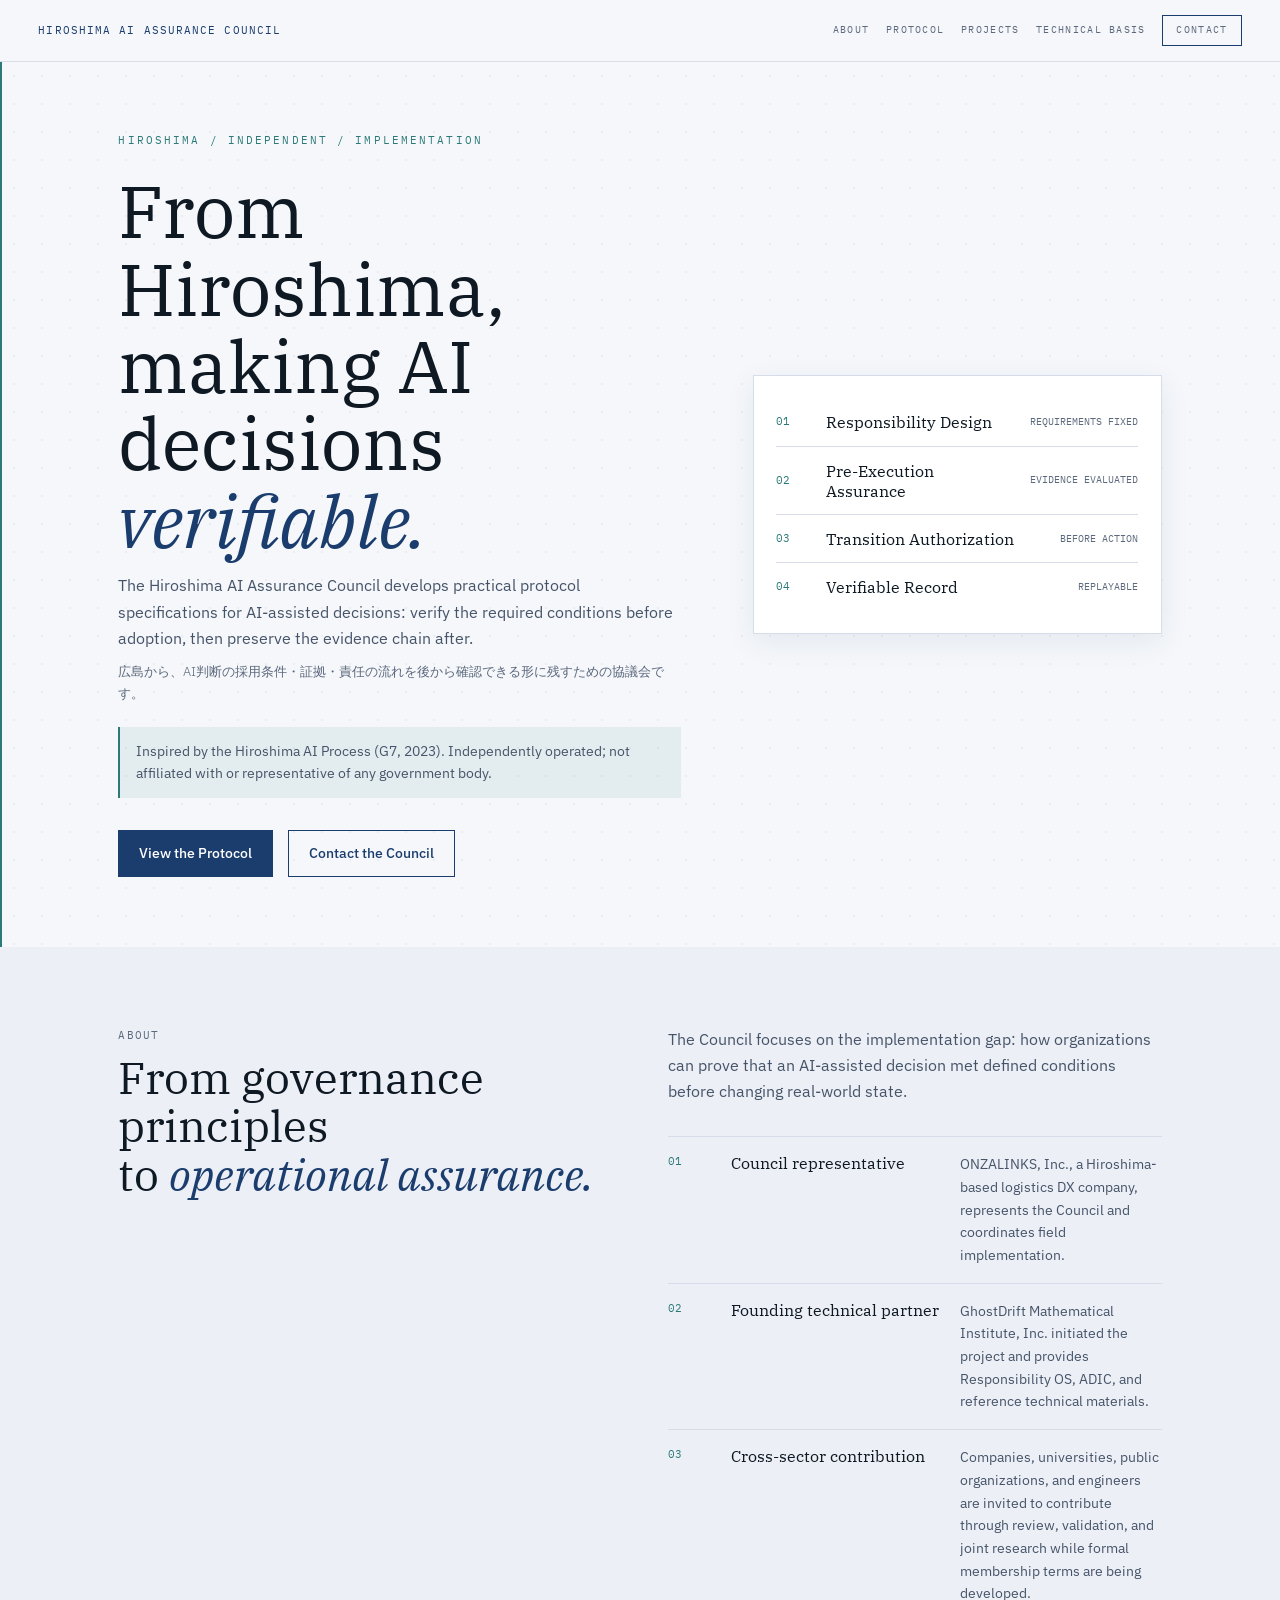
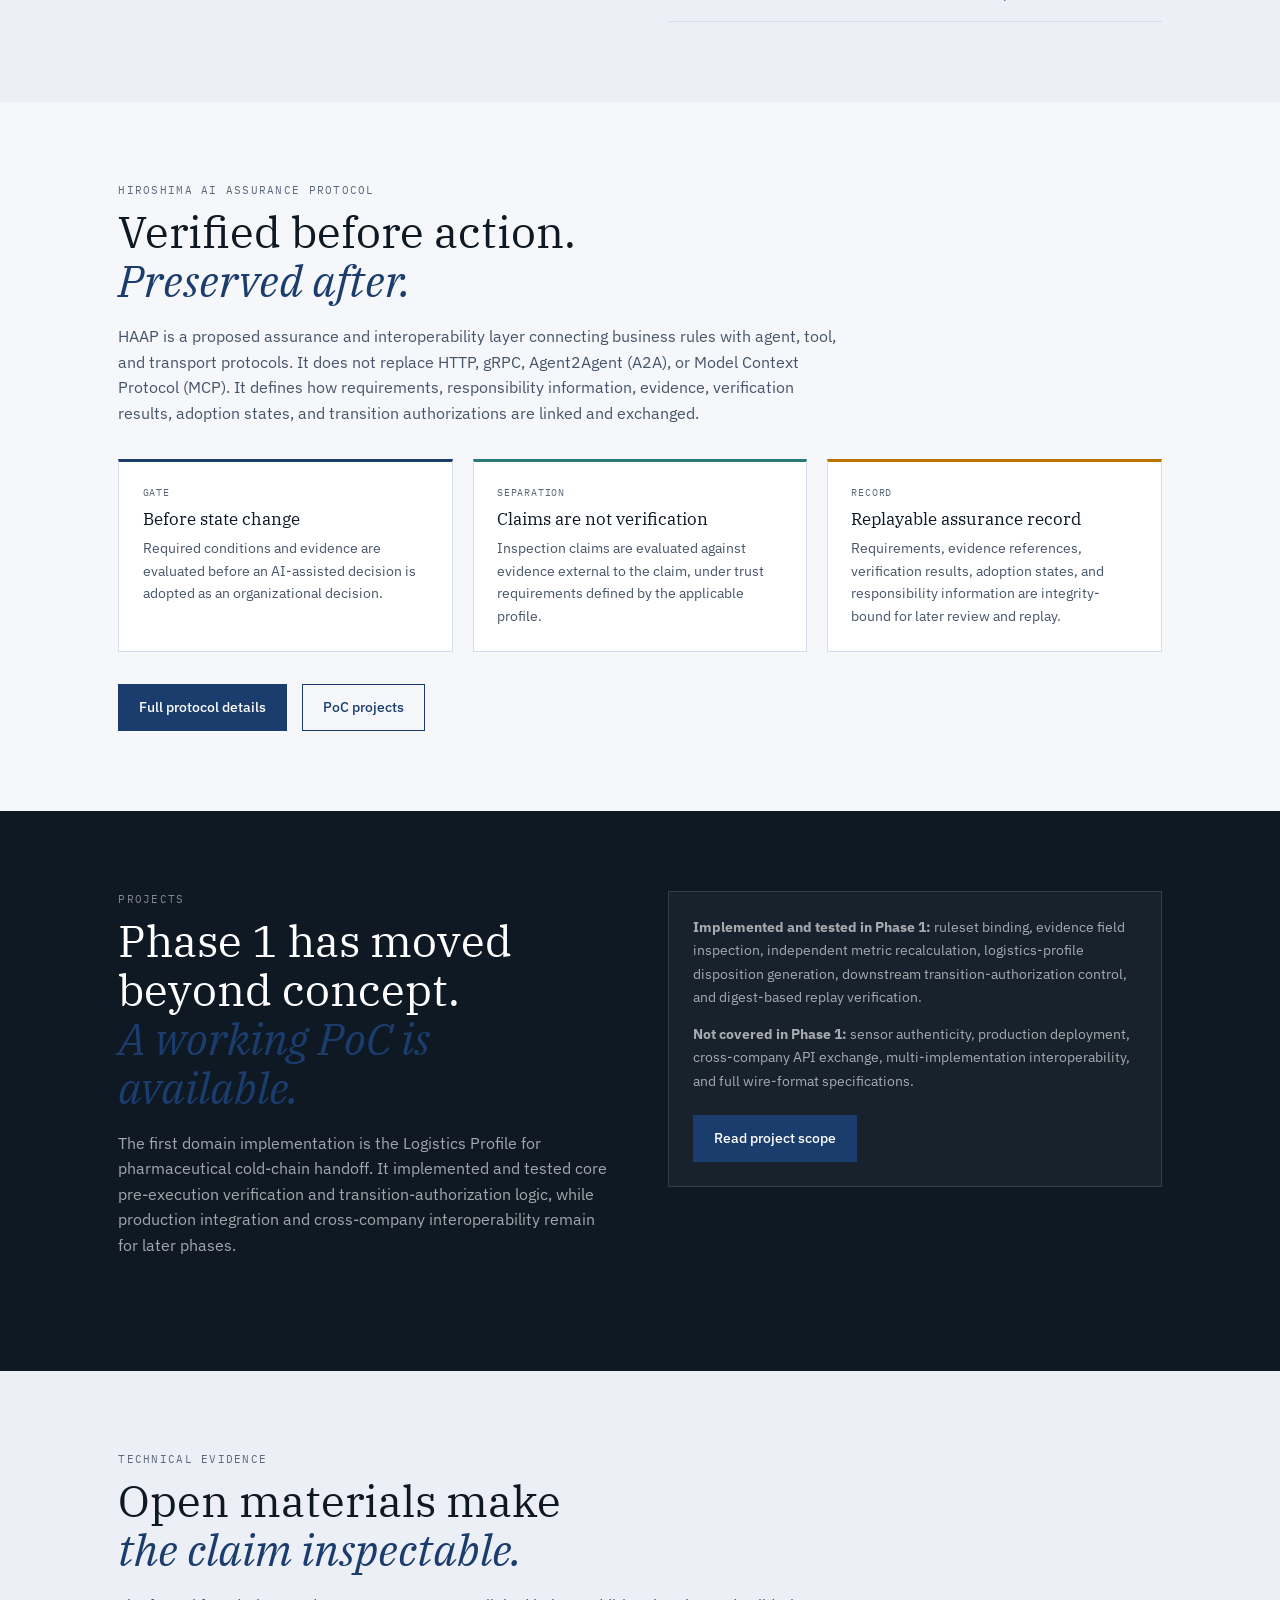
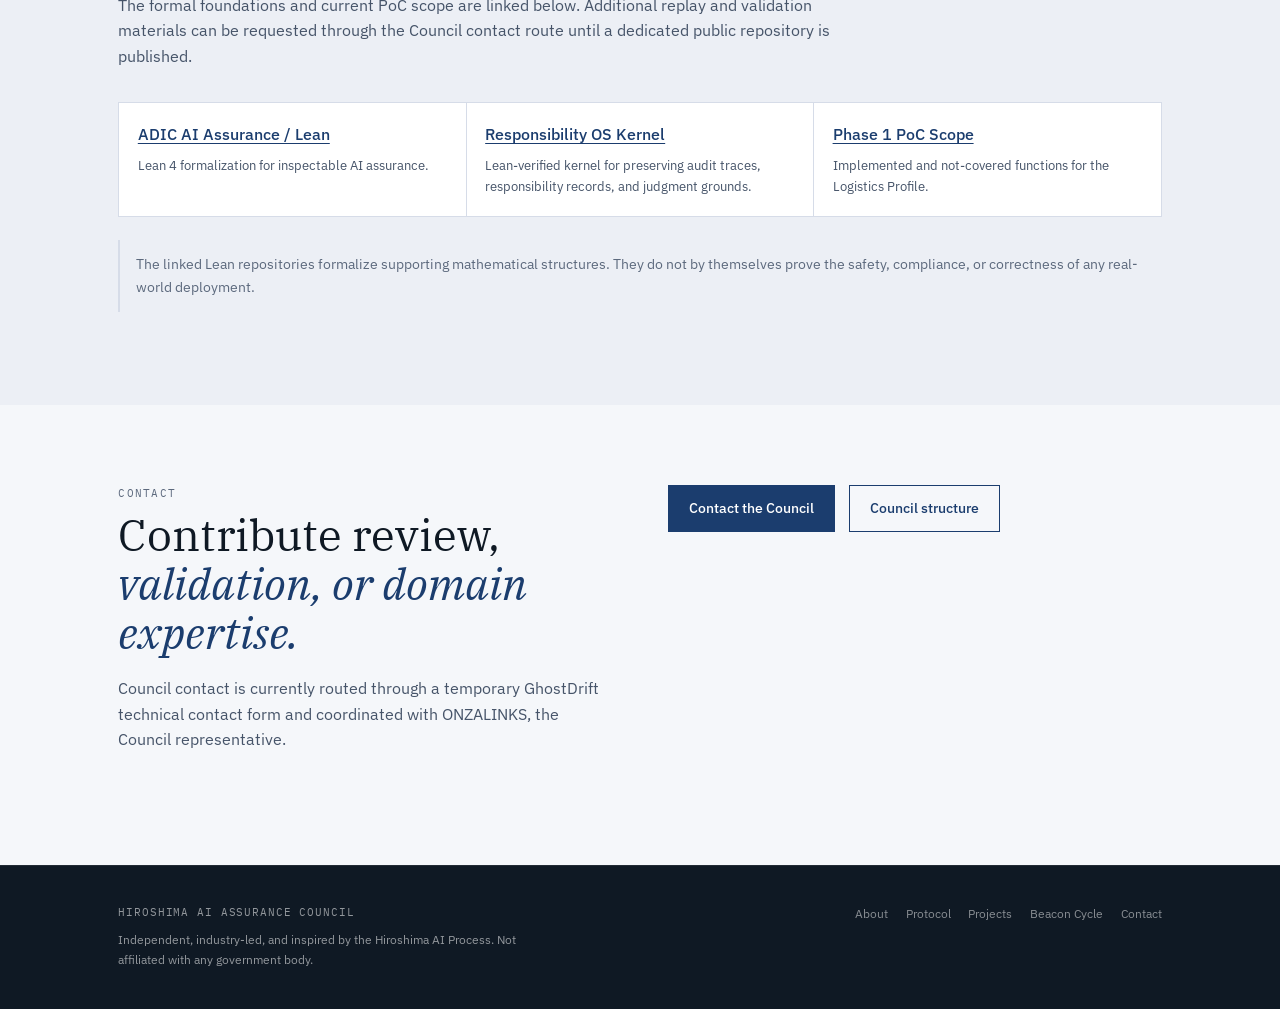
==== index.html @ 18bcd4cb "Update index.html" ====
<!DOCTYPE html>
<html lang="en">
<head>
<meta charset="UTF-8">
<meta name="viewport" content="width=device-width, initial-scale=1.0">
<title>Hiroshima AI Assurance Council</title>
<meta name="description" content="The Hiroshima AI Assurance Council develops practical protocols for verifying AI-assisted decisions before adoption and preserving evidence after.">
<meta property="og:title" content="Hiroshima AI Assurance Council">
<meta property="og:description" content="From Hiroshima, making AI decisions verifiable.">
<meta property="og:type" content="website">
<link rel="preconnect" href="https://fonts.googleapis.com">
<link rel="preconnect" href="https://fonts.gstatic.com" crossorigin>
<link href="https://fonts.googleapis.com/css2?family=IBM+Plex+Serif:ital,wght@0,400;0,500;1,400&family=IBM+Plex+Sans:wght@300;400;500;600&family=IBM+Plex+Mono:wght@400;500&display=swap" rel="stylesheet">
<link rel="stylesheet" href="styles.css">
<link rel="icon" href="favicon.svg" type="image/svg+xml">
</head>
<body>
<a href="#main" class="skip">Skip to main content</a>
<nav class="site-nav" aria-label="Primary navigation">
  <a class="site-brand active" href="index.html">Hiroshima AI Assurance Council</a>
  <div class="nav-links">
    <a href="about.html">About</a>
    <a href="protocol.html">Protocol</a>
    <a href="projects.html">Projects</a>
    <a href="index.html#technical-evidence">Technical Basis</a>
    <a class="nav-contact" href="contact.html">Contact</a>
  </div>
</nav>
<main id="main">
  <section class="hero">
    <div class="hero-inner">
      <div>
        <div class="kicker">Hiroshima / Independent / Implementation</div>
        <h1>From Hiroshima,<br>making AI decisions <em>verifiable.</em></h1>
        <p class="hero-lead">The Hiroshima AI Assurance Council develops practical protocol specifications for AI-assisted decisions: verify the required conditions before adoption, then preserve the evidence chain after.</p>
        <span class="ja" lang="ja">広島から、AI判断の採用条件・証拠・責任の流れを後から確認できる形に残すための協議会です。</span>
        <div class="hero-note">Inspired by the Hiroshima AI Process (G7, 2023). Independently operated; not affiliated with or representative of any government body.</div>
        <div class="actions">
          <a class="btn primary" href="protocol.html">View the Protocol</a>
          <a class="btn secondary" href="contact.html">Contact the Council</a>
        </div>
      </div>
      <div class="signal-panel" aria-label="Assurance flow">
        <div class="signal-row"><span class="sig-num">01</span><span class="sig-title">Responsibility Design</span><span class="sig-state">Requirements fixed</span></div>
        <div class="signal-row"><span class="sig-num">02</span><span class="sig-title">Pre-Execution Assurance</span><span class="sig-state">Evidence evaluated</span></div>
        <div class="signal-row"><span class="sig-num">03</span><span class="sig-title">Transition Authorization</span><span class="sig-state">Before action</span></div>
        <div class="signal-row"><span class="sig-num">04</span><span class="sig-title">Verifiable Record</span><span class="sig-state">Replayable</span></div>
      </div>
    </div>
  </section>

  <section id="about" class="section alt">
    <div class="wrap grid-2">
      <div>
        <div class="label">About</div>
        <h2>From governance principles<br>to <em>operational assurance.</em></h2>
      </div>
      <div>
        <p class="lead">The Council focuses on the implementation gap: how organizations can prove that an AI-assisted decision met defined conditions before changing real-world state.</p>
        <div class="row-list">
          <div class="row"><span class="row-num">01</span><span class="row-name">Council representative</span><p>ONZALINKS, Inc., a Hiroshima-based logistics DX company, represents the Council and coordinates field implementation.</p></div>
          <div class="row"><span class="row-num">02</span><span class="row-name">Founding technical partner</span><p>GhostDrift Mathematical Institute, Inc. initiated the project and provides Responsibility OS, ADIC, and reference technical materials.</p></div>
          <div class="row"><span class="row-num">03</span><span class="row-name">Cross-sector contribution</span><p>Companies, universities, public organizations, and engineers are invited to contribute through review, validation, and joint research while formal membership terms are being developed.</p></div>
        </div>
      </div>
    </div>
  </section>

  <section id="protocol" class="section">
    <div class="wrap">
      <div class="label">Hiroshima AI Assurance Protocol</div>
      <h2>Verified before action.<br><em>Preserved after.</em></h2>
      <p class="lead">HAAP is a proposed assurance and interoperability layer connecting business rules with agent, tool, and transport protocols. It does not replace HTTP, gRPC, Agent2Agent (A2A), or Model Context Protocol (MCP). It defines how requirements, responsibility information, evidence, verification results, adoption states, and transition authorizations are linked and exchanged.</p>
      <div class="grid-3">
        <div class="card brand"><div class="card-meta">Gate</div><div class="card-title">Before state change</div><p>Required conditions and evidence are evaluated before an AI-assisted decision is adopted as an organizational decision.</p></div>
        <div class="card accent"><div class="card-meta">Separation</div><div class="card-title">Claims are not verification</div><p>Inspection claims are evaluated against evidence external to the claim, under trust requirements defined by the applicable profile.</p></div>
        <div class="card amber"><div class="card-meta">Record</div><div class="card-title">Replayable assurance record</div><p>Requirements, evidence references, verification results, adoption states, and responsibility information are integrity-bound for later review and replay.</p></div>
      </div>
      <div class="actions" style="margin-top:2rem">
        <a class="btn primary" href="protocol.html">Full protocol details</a>
        <a class="btn secondary" href="projects.html">PoC projects</a>
      </div>
    </div>
  </section>

  <section id="projects" class="section dark">
    <div class="wrap grid-2">
      <div>
        <div class="label">Projects</div>
        <h2>Phase 1 has moved beyond concept.<br><em>A working PoC is available.</em></h2>
        <p class="lead">The first domain implementation is the Logistics Profile for pharmaceutical cold-chain handoff. It implemented and tested core pre-execution verification and transition-authorization logic, while production integration and cross-company interoperability remain for later phases.</p>
      </div>
      <div class="dark-card">
        <p><strong>Implemented and tested in Phase 1:</strong> ruleset binding, evidence field inspection, independent metric recalculation, logistics-profile disposition generation, downstream transition-authorization control, and digest-based replay verification.</p>
        <p><strong>Not covered in Phase 1:</strong> sensor authenticity, production deployment, cross-company API exchange, multi-implementation interoperability, and full wire-format specifications.</p>
        <div class="actions" style="margin-top:1.4rem"><a class="btn primary" href="projects.html">Read project scope</a></div>
      </div>
    </div>
  </section>

  <section id="technical-evidence" class="section alt">
    <div class="wrap">
      <div class="label">Technical Evidence</div>
      <h2>Open materials make<br><em>the claim inspectable.</em></h2>
      <p class="lead">The formal foundations and current PoC scope are linked below. Additional replay and validation materials can be requested through the Council contact route until a dedicated public repository is published.</p>
      <div class="evidence-links">
        <div class="evidence-link"><a href="https://github.com/GhostDriftTheory/adic-ai-assurance-lean" target="_blank" rel="noopener noreferrer">ADIC AI Assurance / Lean</a><p>Lean 4 formalization for inspectable AI assurance.</p></div>
        <div class="evidence-link"><a href="https://github.com/GhostDriftTheory/responsibility-os-kernel" target="_blank" rel="noopener noreferrer">Responsibility OS Kernel</a><p>Lean-verified kernel for preserving audit traces, responsibility records, and judgment grounds.</p></div>
        <div class="evidence-link"><a href="projects.html">Phase 1 PoC Scope</a><p>Implemented and not-covered functions for the Logistics Profile.</p></div>
      </div>
      <p class="note" style="margin-top:1.4rem">The linked Lean repositories formalize supporting mathematical structures. They do not by themselves prove the safety, compliance, or correctness of any real-world deployment.</p>
    </div>
  </section>

  <section id="contact-summary" class="section">
    <div class="wrap grid-2">
      <div>
        <div class="label">Contact</div>
        <h2>Contribute review,<br><em>validation, or domain expertise.</em></h2>
        <p class="lead">Council contact is currently routed through a temporary GhostDrift technical contact form and coordinated with ONZALINKS, the Council representative.</p>
      </div>
      <div class="actions">
        <a class="btn primary" href="contact.html">Contact the Council</a>
        <a class="btn secondary" href="about.html">Council structure</a>
      </div>
    </div>
  </section>
</main>
<footer>
  <div class="wrap footer-grid">
    <div><div class="footer-brand">Hiroshima AI Assurance Council</div><div class="footer-sub">Independent, industry-led, and inspired by the Hiroshima AI Process. Not affiliated with any government body.</div></div>
    <div class="footer-links"><a href="about.html">About</a><a href="protocol.html">Protocol</a><a href="projects.html">Projects</a><a href="beacon-cycle.html">Beacon Cycle</a><a href="contact.html">Contact</a></div>
  </div>
</footer>
</body>
</html>
---- styles.css ----
:root{
  --bg:#f5f7fa;
  --bg-alt:#eceff5;
  --ink:#0f1924;
  --ink-mid:#465469;
  --ink-soft:#5c697d;
  --brand:#1b3d6e;
  --accent:#2b7a78;
  --amber:#b87500;
  --rule:#d6dce8;
  --white:#fff;
  --dark:#0f1924;
  --serif:"IBM Plex Serif",Georgia,serif;
  --sans:"IBM Plex Sans",system-ui,-apple-system,BlinkMacSystemFont,"Segoe UI",sans-serif;
  --mono:"IBM Plex Mono",ui-monospace,SFMono-Regular,Consolas,monospace;
}
*{box-sizing:border-box}
html{scroll-behavior:smooth}
body{margin:0;background:var(--bg);color:var(--ink);font-family:var(--sans);line-height:1.65;-webkit-font-smoothing:antialiased}
a{color:inherit;text-decoration:none}
img{max-width:100%;display:block}
a:focus-visible,
button:focus-visible,
.table-wrap:focus-visible{
  outline:2px solid var(--accent);
  outline-offset:3px;
}
section[id]{scroll-margin-top:84px}
.visually-hidden{position:absolute;width:1px;height:1px;padding:0;margin:-1px;overflow:hidden;clip:rect(0,0,0,0);white-space:nowrap;border:0}
.skip{position:absolute;left:0;top:-100%;z-index:999;background:var(--accent);color:var(--white);padding:.55rem 1rem}
.skip:focus{top:0}
.site-nav{position:fixed;inset:0 0 auto 0;z-index:100;height:62px;display:flex;align-items:center;justify-content:space-between;gap:1.4rem;padding:0 2.4rem;background:rgba(245,247,250,.96);backdrop-filter:blur(14px);border-bottom:1px solid var(--rule)}
.site-brand{font-family:var(--mono);font-size:.68rem;letter-spacing:.1em;text-transform:uppercase;color:var(--brand);white-space:nowrap}
.nav-links{display:flex;align-items:center;gap:1.05rem;flex-wrap:wrap;justify-content:flex-end}
.nav-links a{font-family:var(--mono);font-size:.62rem;letter-spacing:.13em;text-transform:uppercase;color:var(--ink-soft)}
.nav-links a:hover,.nav-links a:focus{color:var(--accent)}
.nav-links .active{color:var(--ink)}
.nav-contact{border:1px solid var(--brand);color:var(--brand);padding:.42rem .82rem}
.nav-contact:hover,.nav-contact:focus{background:var(--brand);color:var(--white)}
main{padding-top:62px}
.hero{position:relative;min-height:calc(100svh - 62px);display:flex;align-items:center;background-color:var(--bg);background-image:radial-gradient(circle,rgba(27,61,110,.055) 1px,transparent 1px);background-size:28px 28px}
.hero:before{content:"";position:absolute;left:0;top:0;bottom:0;width:2px;background:var(--accent)}
.hero-inner{position:relative;z-index:1;width:100%;max-width:1120px;margin:0 auto;padding:4.4rem 2.4rem;display:grid;grid-template-columns:minmax(0,1.1fr) minmax(300px,.8fr);gap:4.5rem;align-items:center}
.hero.hero-compact{min-height:auto}
.hero.hero-compact .hero-inner{padding-top:6.5rem;padding-bottom:6.5rem}
.hero-inner.hero-inner-single{grid-template-columns:minmax(0,760px)}
.kicker{font-family:var(--mono);font-size:.66rem;letter-spacing:.2em;text-transform:uppercase;color:var(--accent);margin-bottom:1.4rem}
h1,h2,h3,p{margin-top:0}
h1{font-family:var(--serif);font-weight:400;font-size:clamp(2.5rem,5.7vw,4.75rem);line-height:1.06;letter-spacing:0;margin-bottom:.85rem}
h1 em,h2 em{font-style:italic;color:var(--brand)}
.hero-lead{font-size:1rem;color:var(--ink-mid);max-width:620px;margin-bottom:.6rem}
.ja{display:block;font-size:.82em;color:var(--ink-soft);font-weight:300;margin-top:.25rem}
.hero-note{border-left:2px solid var(--accent);background:rgba(43,122,120,.09);padding:.8rem 1rem;color:var(--ink-mid);font-size:.86rem;max-width:610px;margin:1.4rem 0 2rem}
.actions{display:flex;gap:.9rem;flex-wrap:wrap}
.btn{display:inline-flex;align-items:center;justify-content:center;gap:.35rem;min-height:44px;padding:.7rem 1.25rem;border:1px solid var(--brand);font-weight:500;font-size:.86rem}
.btn.primary{background:var(--brand);color:var(--white)}
.btn.primary:hover,.btn.primary:focus{background:var(--accent);border-color:var(--accent)}
.btn.secondary{color:var(--brand)}
.btn.secondary:hover,.btn.secondary:focus{background:var(--brand);color:var(--white)}
.dark .btn.secondary{border-color:rgba(255,255,255,.34);color:var(--white)}
.dark .btn.secondary:hover,.dark .btn.secondary:focus{border-color:var(--accent);background:rgba(43,122,120,.22);color:var(--white)}
.signal-panel{border:1px solid var(--rule);background:var(--white);padding:1.4rem;box-shadow:0 8px 28px rgba(27,61,110,.08)}
.signal-row{display:grid;grid-template-columns:34px 1fr auto;gap:1rem;align-items:center;padding:.85rem 0;border-top:1px solid var(--rule)}
.signal-row:first-child{border-top:0}
.sig-num{font-family:var(--mono);font-size:.68rem;color:var(--accent)}
.sig-title{font-family:var(--serif);font-size:1rem;line-height:1.25}
.sig-state{font-family:var(--mono);font-size:.62rem;color:var(--ink-soft);text-transform:uppercase}
.section{padding:5rem 0}
.section.alt{background:var(--bg-alt)}
.section.dark{background:var(--dark);color:var(--white)}
.wrap{max-width:1120px;margin:0 auto;padding:0 2.4rem}
.label{font-family:var(--mono);font-size:.66rem;letter-spacing:.12em;text-transform:uppercase;color:var(--ink-soft);margin-bottom:.55rem}
.dark .label{color:rgba(255,255,255,.48)}
h2{font-family:var(--serif);font-weight:400;font-size:clamp(1.8rem,3.4vw,2.75rem);line-height:1.12;margin-bottom:1.15rem}
.lead{font-size:.97rem;color:var(--ink-mid);max-width:720px;margin-bottom:2rem}
.dark .lead{color:rgba(255,255,255,.62)}
.grid-2{display:grid;grid-template-columns:1fr 1fr;gap:3.5rem;align-items:start}
.grid-3{display:grid;grid-template-columns:repeat(3,minmax(0,1fr));gap:1.25rem}
.card{min-width:0;white-space:normal;overflow-wrap:break-word;background:var(--white);border:1px solid var(--rule);padding:1.45rem;border-top:3px solid var(--rule)}
.card.accent{border-top-color:var(--accent)}
.card.brand{border-top-color:var(--brand)}
.card.amber{border-top-color:var(--amber)}
.card-title{font-family:var(--serif);font-size:1.08rem;line-height:1.25;margin-bottom:.45rem}
.card-meta{font-family:var(--mono);font-size:.62rem;letter-spacing:.08em;text-transform:uppercase;color:var(--ink-soft);margin-bottom:.45rem}
.card p,.row p{font-size:.86rem;color:var(--ink-mid);margin-bottom:0}
.row-list{border-top:1px solid var(--rule)}
.row{display:grid;grid-template-columns:44px 210px 1fr;gap:1.2rem;padding:1rem 0;border-bottom:1px solid var(--rule)}
.row-num{font-family:var(--mono);font-size:.66rem;color:var(--accent)}
.row-name{font-family:var(--serif);font-size:1rem;line-height:1.25}
.note{border-left:2px solid var(--rule);padding:.85rem 1rem;color:var(--ink-soft);font-size:.85rem}
.dark .note{color:rgba(255,255,255,.48);border-left-color:rgba(255,255,255,.16)}
.scope-list{display:grid;grid-template-columns:1fr 1fr;gap:2rem}
.scope-list ul{margin:0;padding:0;list-style:none;border-top:1px solid var(--rule)}
.scope-list li{padding:.72rem 0;border-bottom:1px solid var(--rule);font-size:.88rem;color:var(--ink-mid)}
.dark-card{border:1px solid rgba(255,255,255,.12);background:rgba(255,255,255,.04);padding:1.5rem}
.dark-card p{color:rgba(255,255,255,.62);font-size:.88rem}
.contact-card{border:1px solid rgba(255,255,255,.12);background:rgba(255,255,255,.04);padding:1.6rem}
.contact-card a{color:#7cc8c3;text-decoration:underline;text-underline-offset:3px}
.evidence-links{display:grid;grid-template-columns:repeat(3,minmax(0,1fr));gap:1px;background:var(--rule);border:1px solid var(--rule)}
.evidence-link{min-width:0;background:var(--white);padding:1.15rem}
.evidence-link a{color:var(--brand);text-decoration:underline;text-underline-offset:3px;font-weight:500}
.evidence-link p{margin:.45rem 0 0;font-size:.82rem;color:var(--ink-mid)}
.diagram-card{background:var(--white);border:1px solid var(--rule);padding:1.4rem;box-shadow:0 8px 28px rgba(27,61,110,.08)}
.table-wrap{overflow-x:auto}
.table-wrap table{min-width:680px}
table{width:100%;border-collapse:collapse}
th{font-family:var(--mono);font-size:.65rem;letter-spacing:.08em;text-transform:uppercase;color:var(--ink-soft);text-align:left;border-bottom:2px solid var(--rule);padding:.65rem .8rem .65rem 0;white-space:nowrap}
td{font-size:.86rem;color:var(--ink-mid);border-bottom:1px solid var(--rule);padding:.85rem .8rem .85rem 0;vertical-align:top}
footer{background:var(--dark);color:rgba(255,255,255,.55);padding:2.4rem 0;border-top:1px solid rgba(255,255,255,.08)}
.footer-grid{display:flex;justify-content:space-between;gap:2rem;align-items:flex-start;flex-wrap:wrap}
.footer-brand{font-family:var(--mono);font-size:.68rem;letter-spacing:.08em;text-transform:uppercase;margin-bottom:.5rem}
.footer-sub{font-size:.76rem;max-width:440px}
.footer-links{display:flex;gap:1.1rem;flex-wrap:wrap;justify-content:flex-end}
.footer-links a{font-size:.76rem;color:rgba(255,255,255,.5)}
.footer-links a:hover,.footer-links a:focus{color:#7cc8c3}
@media(max-width:920px){
  .site-nav{position:sticky;top:0;left:auto;right:auto;bottom:auto;height:auto;min-height:0;padding:.7rem 1.2rem 0;align-items:flex-start;flex-direction:column;gap:.45rem}
  main{padding-top:0}
  .nav-links{width:100%;flex-wrap:nowrap;justify-content:flex-start;gap:1rem;overflow-x:auto;scrollbar-width:thin;padding-bottom:.55rem}
  .nav-links a{display:inline-flex;align-items:center;min-height:40px;white-space:nowrap;flex:0 0 auto}
  .hero{min-height:auto}
  .hero-inner,.grid-2,.scope-list{grid-template-columns:1fr;gap:2rem}
  .grid-3{grid-template-columns:1fr}
  .evidence-links{grid-template-columns:1fr}
  .row{grid-template-columns:36px 1fr;gap:.75rem}
  .row p{grid-column:2}
  .wrap,.hero-inner{padding-left:1.4rem;padding-right:1.4rem}
  section[id]{scroll-margin-top:120px}
}
@media(prefers-reduced-motion:reduce){html{scroll-behavior:auto}}
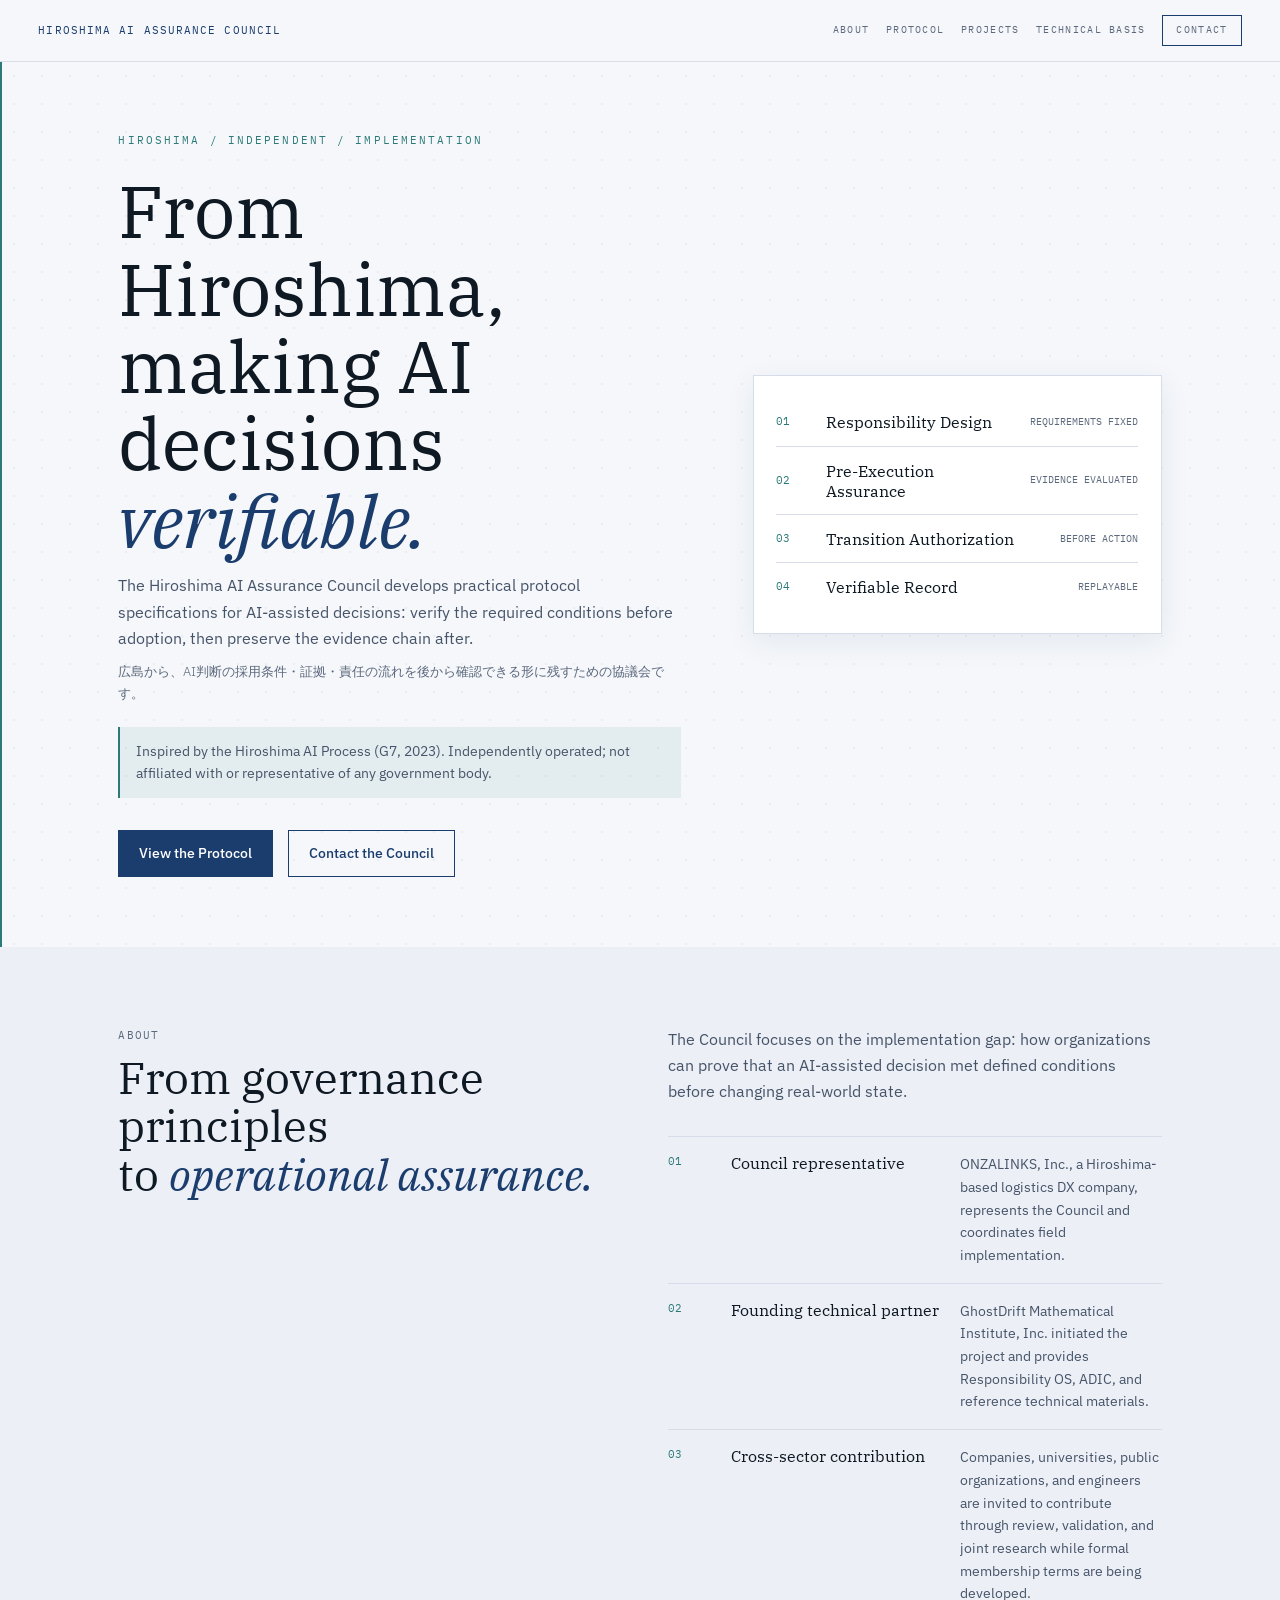
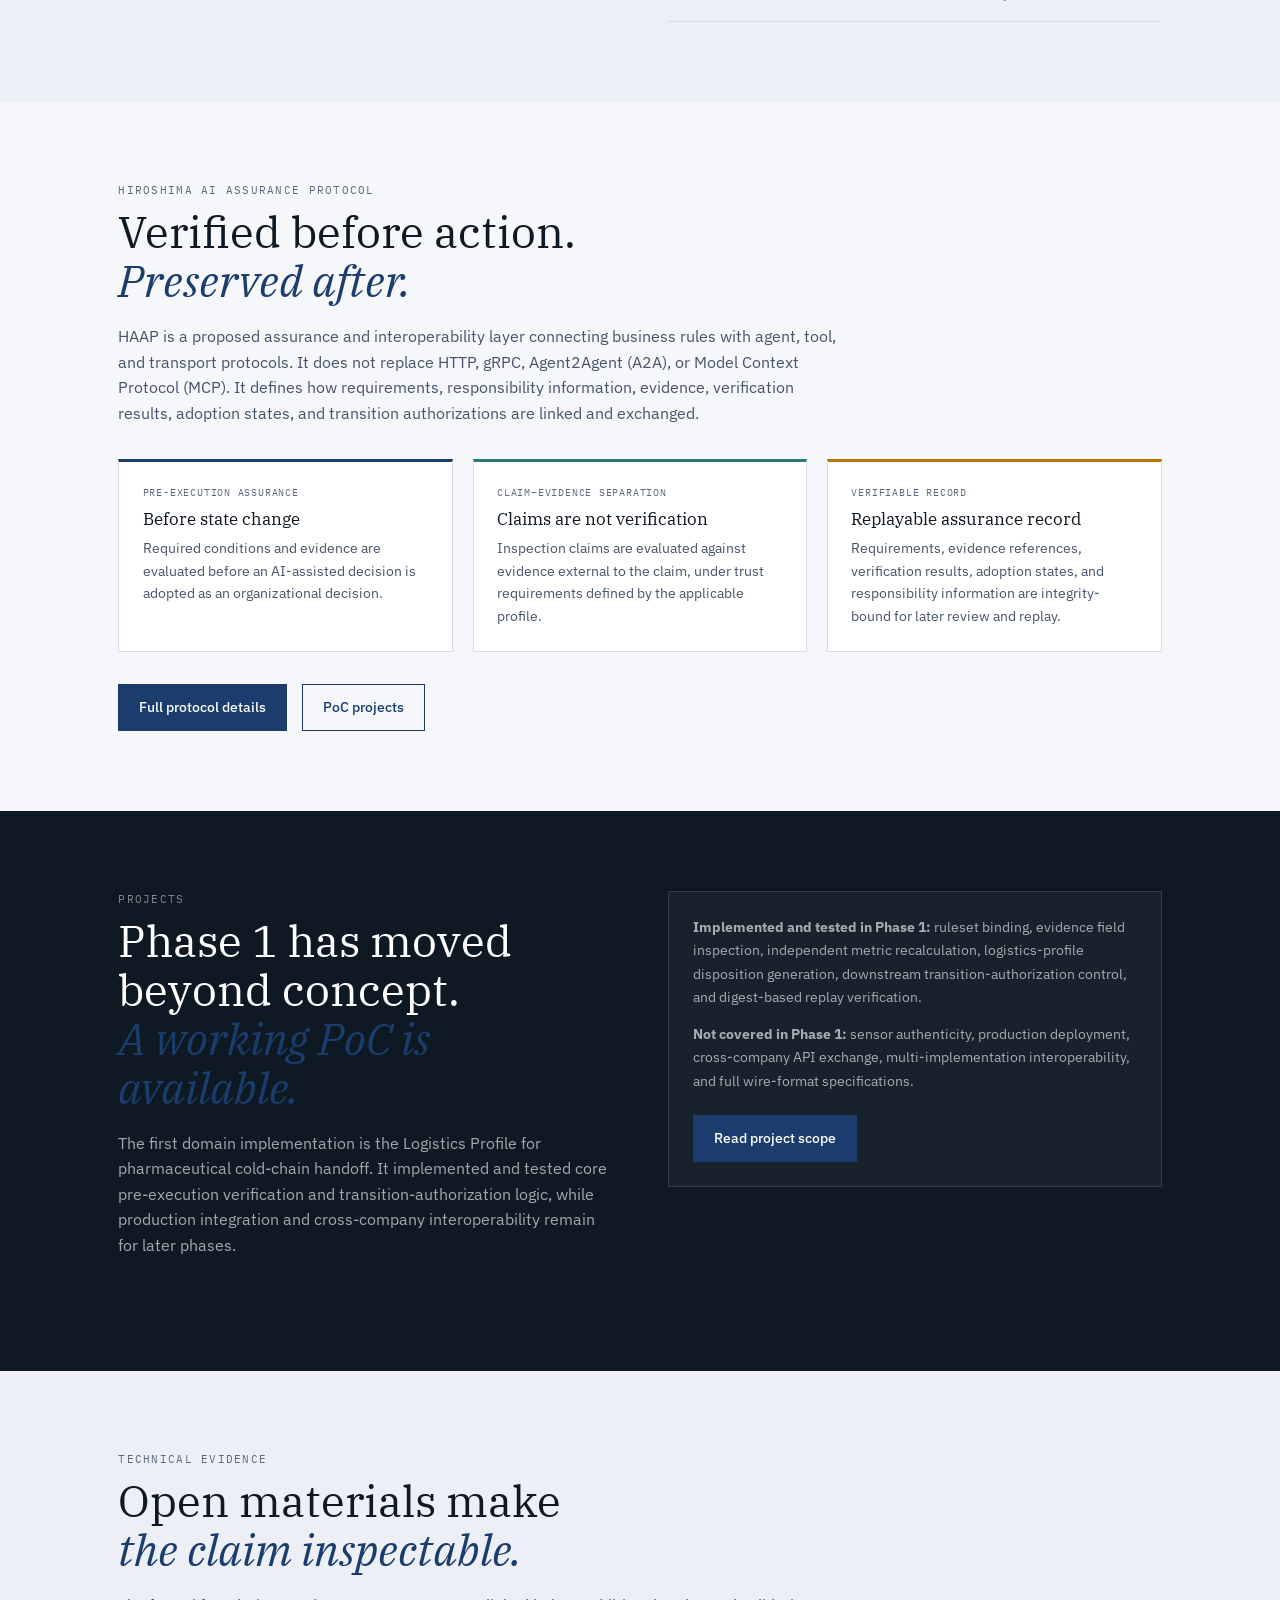
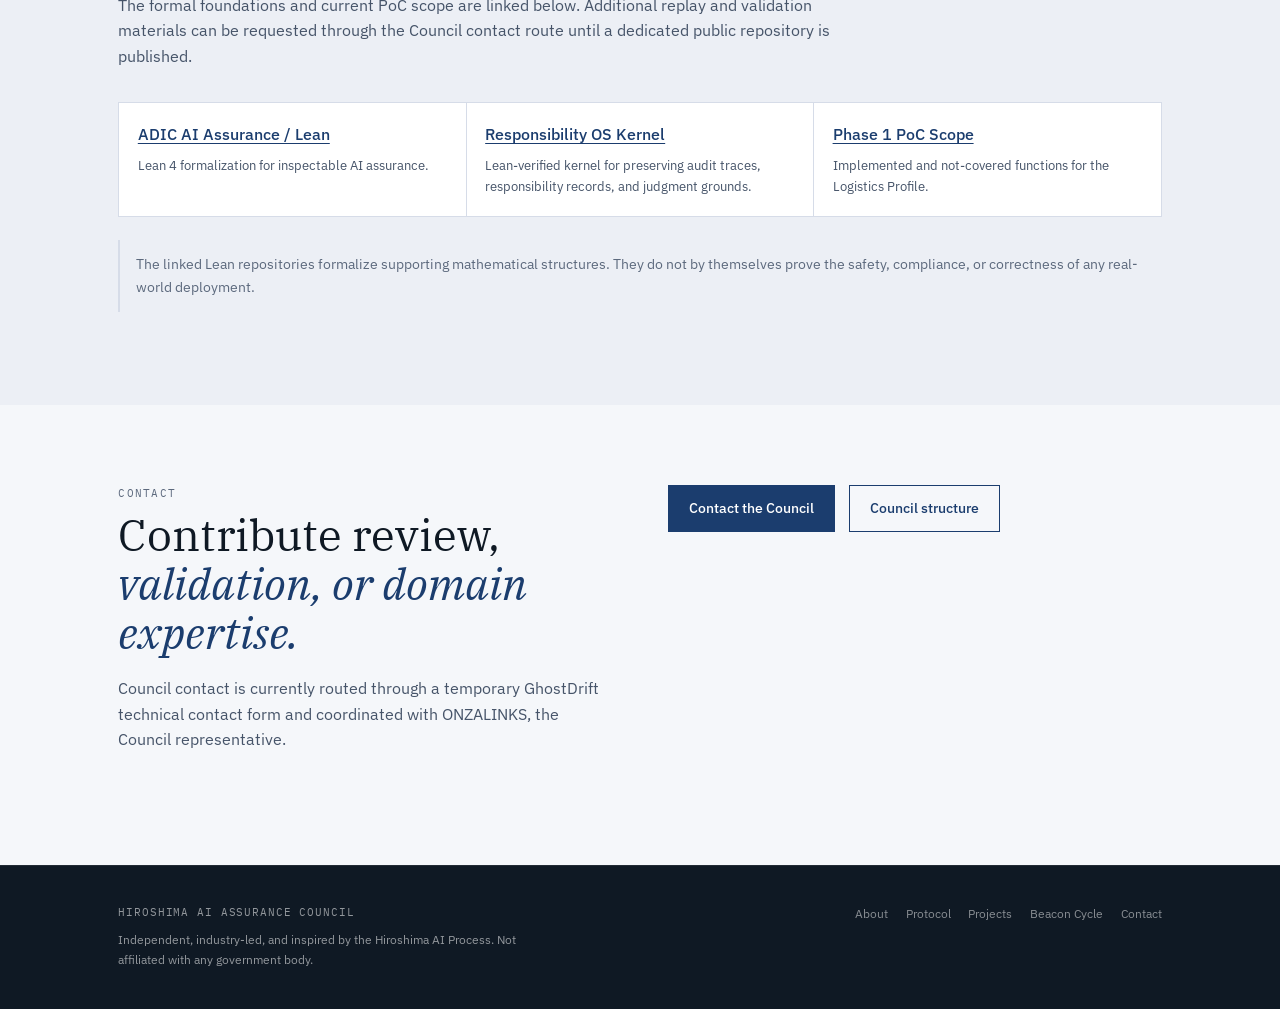
==== commit f9cc3c99: "Update index.html" ====
--- a/index.html
+++ b/index.html
@@ -72,9 +72,9 @@
       <h2>Verified before action.<br><em>Preserved after.</em></h2>
       <p class="lead">HAAP is a proposed assurance and interoperability layer connecting business rules with agent, tool, and transport protocols. It does not replace HTTP, gRPC, Agent2Agent (A2A), or Model Context Protocol (MCP). It defines how requirements, responsibility information, evidence, verification results, adoption states, and transition authorizations are linked and exchanged.</p>
       <div class="grid-3">
-        <div class="card brand"><div class="card-meta">Gate</div><div class="card-title">Before state change</div><p>Required conditions and evidence are evaluated before an AI-assisted decision is adopted as an organizational decision.</p></div>
-        <div class="card accent"><div class="card-meta">Separation</div><div class="card-title">Claims are not verification</div><p>Inspection claims are evaluated against evidence external to the claim, under trust requirements defined by the applicable profile.</p></div>
-        <div class="card amber"><div class="card-meta">Record</div><div class="card-title">Replayable assurance record</div><p>Requirements, evidence references, verification results, adoption states, and responsibility information are integrity-bound for later review and replay.</p></div>
+        <div class="card brand"><div class="card-meta">Pre-Execution Assurance</div><div class="card-title">Before state change</div><p>Required conditions and evidence are evaluated before an AI-assisted decision is adopted as an organizational decision.</p></div>
+        <div class="card accent"><div class="card-meta">Claim–Evidence Separation</div><div class="card-title">Claims are not verification</div><p>Inspection claims are evaluated against evidence external to the claim, under trust requirements defined by the applicable profile.</p></div>
+        <div class="card amber"><div class="card-meta">Verifiable Record</div><div class="card-title">Replayable assurance record</div><p>Requirements, evidence references, verification results, adoption states, and responsibility information are integrity-bound for later review and replay.</p></div>
       </div>
       <div class="actions" style="margin-top:2rem">
         <a class="btn primary" href="protocol.html">Full protocol details</a>
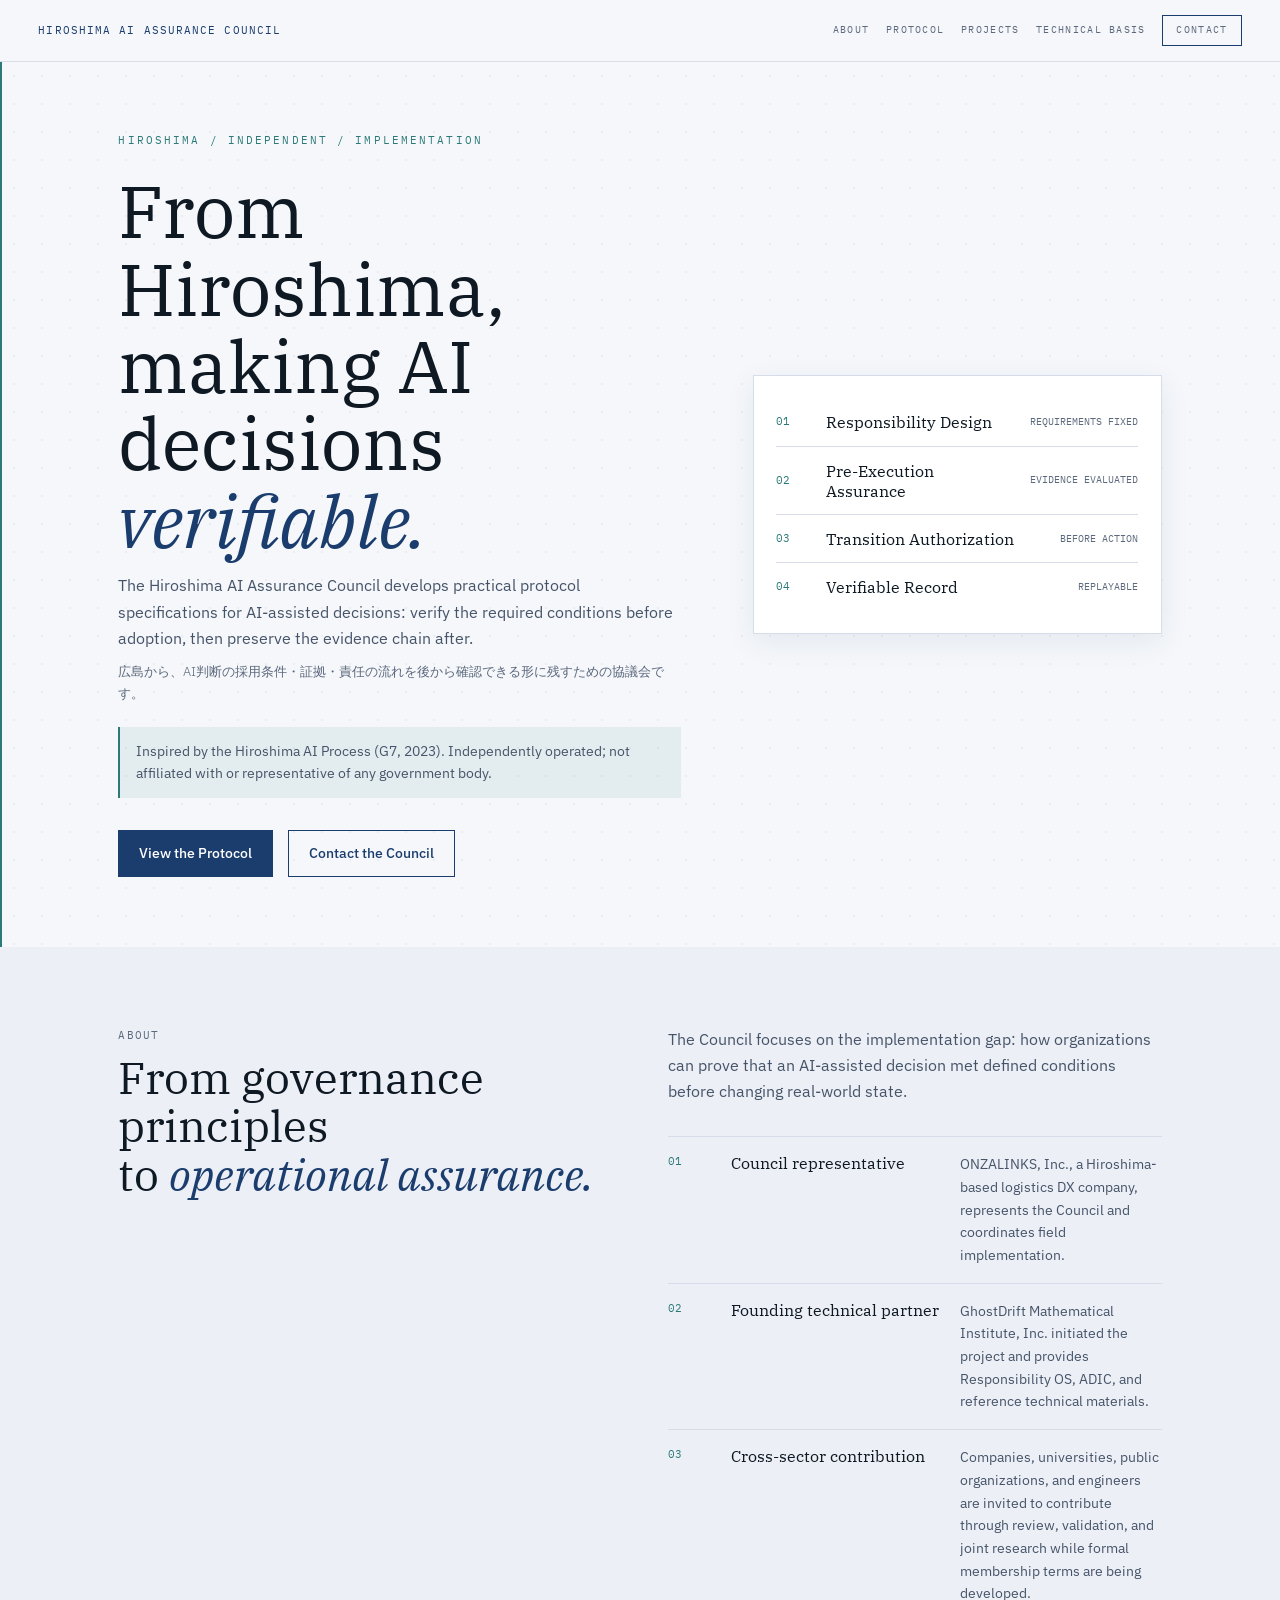
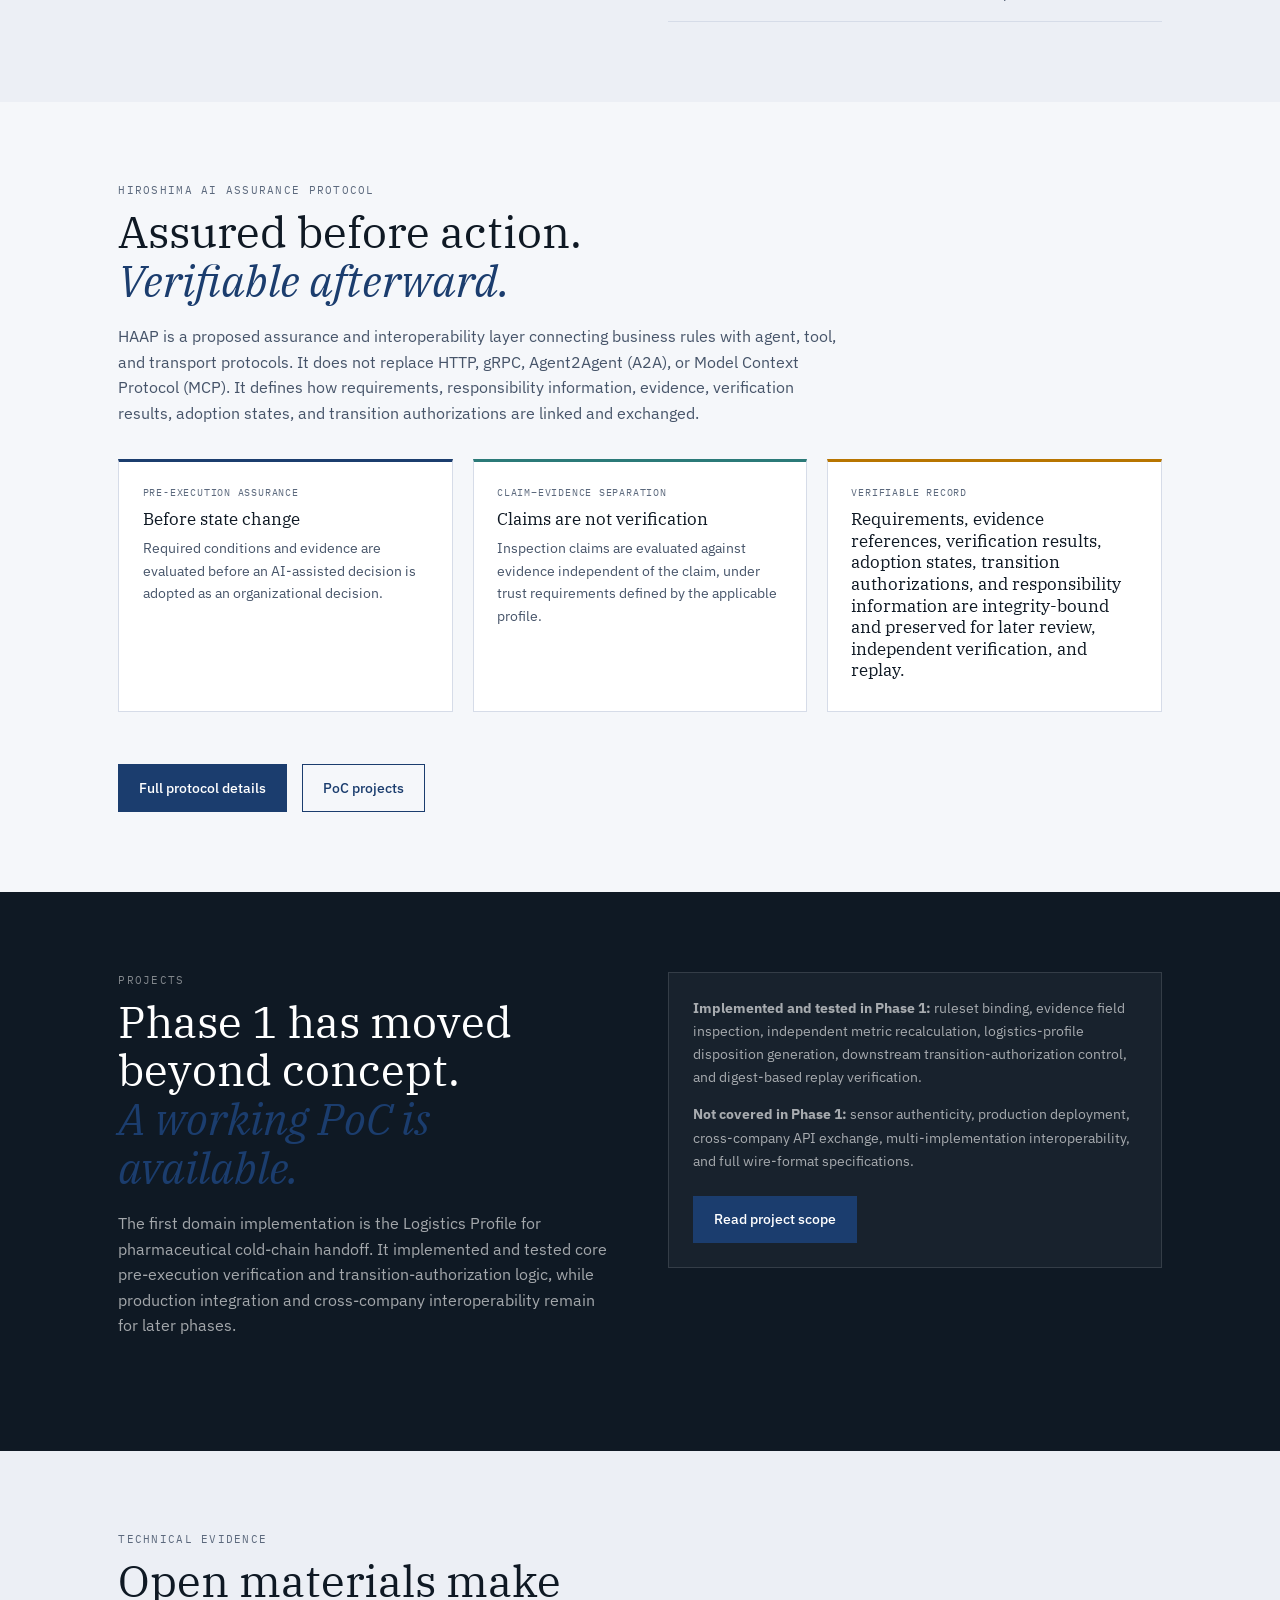
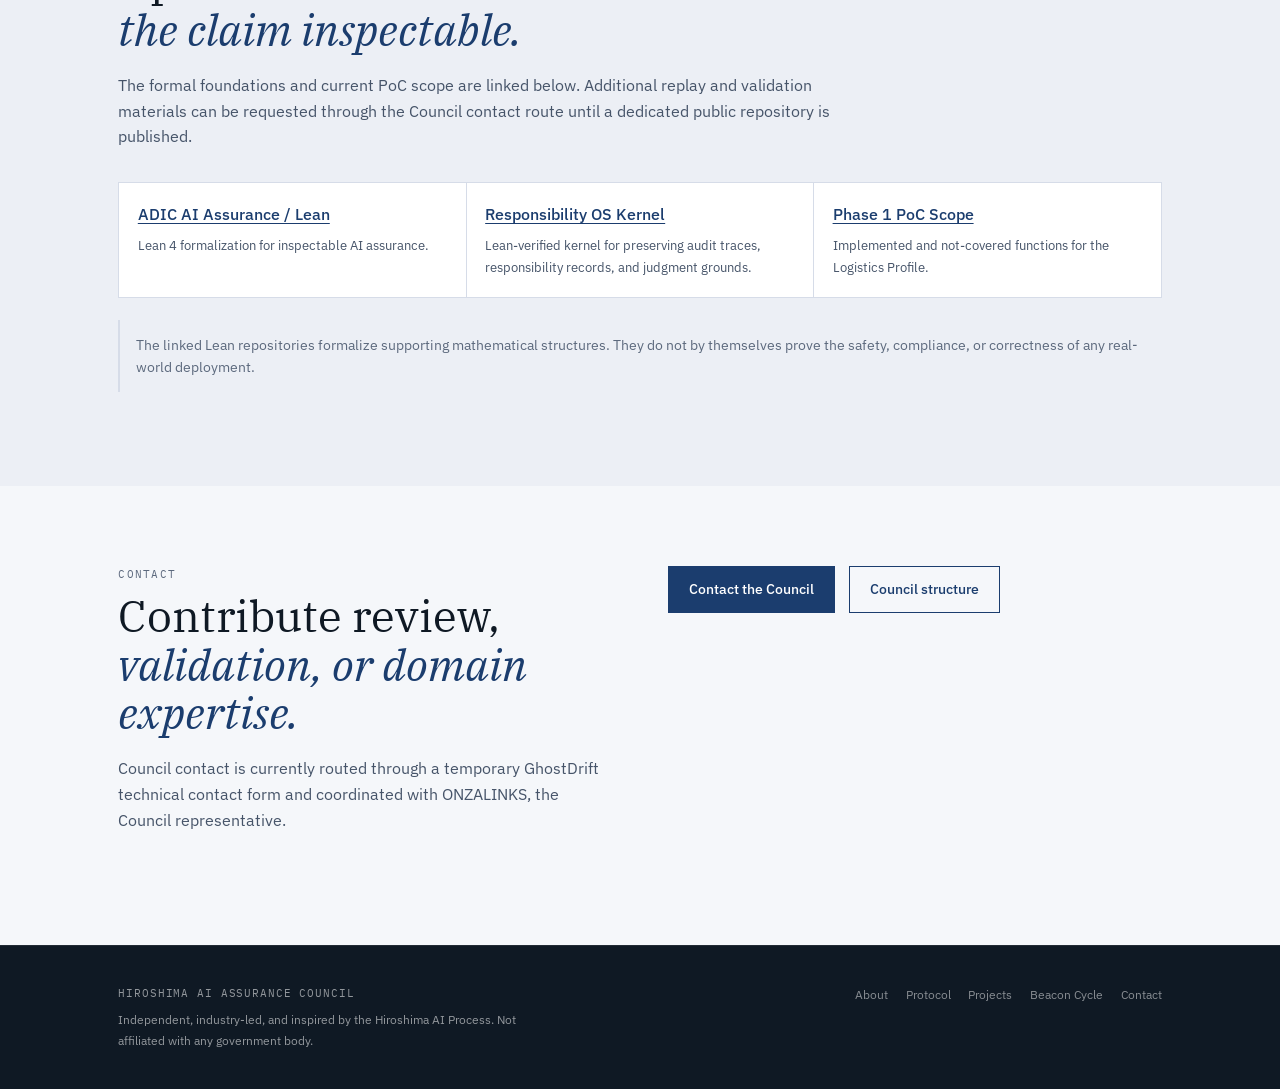
==== commit 5efa4afd: "Update index.html" ====
--- a/index.html
+++ b/index.html
@@ -69,12 +69,12 @@
   <section id="protocol" class="section">
     <div class="wrap">
       <div class="label">Hiroshima AI Assurance Protocol</div>
-      <h2>Verified before action.<br><em>Preserved after.</em></h2>
+      <h2>Assured before action.<br><em>Verifiable afterward.</em></h2>
       <p class="lead">HAAP is a proposed assurance and interoperability layer connecting business rules with agent, tool, and transport protocols. It does not replace HTTP, gRPC, Agent2Agent (A2A), or Model Context Protocol (MCP). It defines how requirements, responsibility information, evidence, verification results, adoption states, and transition authorizations are linked and exchanged.</p>
       <div class="grid-3">
         <div class="card brand"><div class="card-meta">Pre-Execution Assurance</div><div class="card-title">Before state change</div><p>Required conditions and evidence are evaluated before an AI-assisted decision is adopted as an organizational decision.</p></div>
-        <div class="card accent"><div class="card-meta">Claim–Evidence Separation</div><div class="card-title">Claims are not verification</div><p>Inspection claims are evaluated against evidence external to the claim, under trust requirements defined by the applicable profile.</p></div>
-        <div class="card amber"><div class="card-meta">Verifiable Record</div><div class="card-title">Replayable assurance record</div><p>Requirements, evidence references, verification results, adoption states, and responsibility information are integrity-bound for later review and replay.</p></div>
+        <div class="card accent"><div class="card-meta">Claim–Evidence Separation</div><div class="card-title">Claims are not verification</div><p>Inspection claims are evaluated against evidence independent of the claim, under trust requirements defined by the applicable profile.</p></div>
+        <div class="card amber"><div class="card-meta">Verifiable Record</div><div class="card-title">Requirements, evidence references, verification results, adoption states, transition authorizations, and responsibility information are integrity-bound and preserved for later review, independent verification, and replay.</p></div>
       </div>
       <div class="actions" style="margin-top:2rem">
         <a class="btn primary" href="protocol.html">Full protocol details</a>
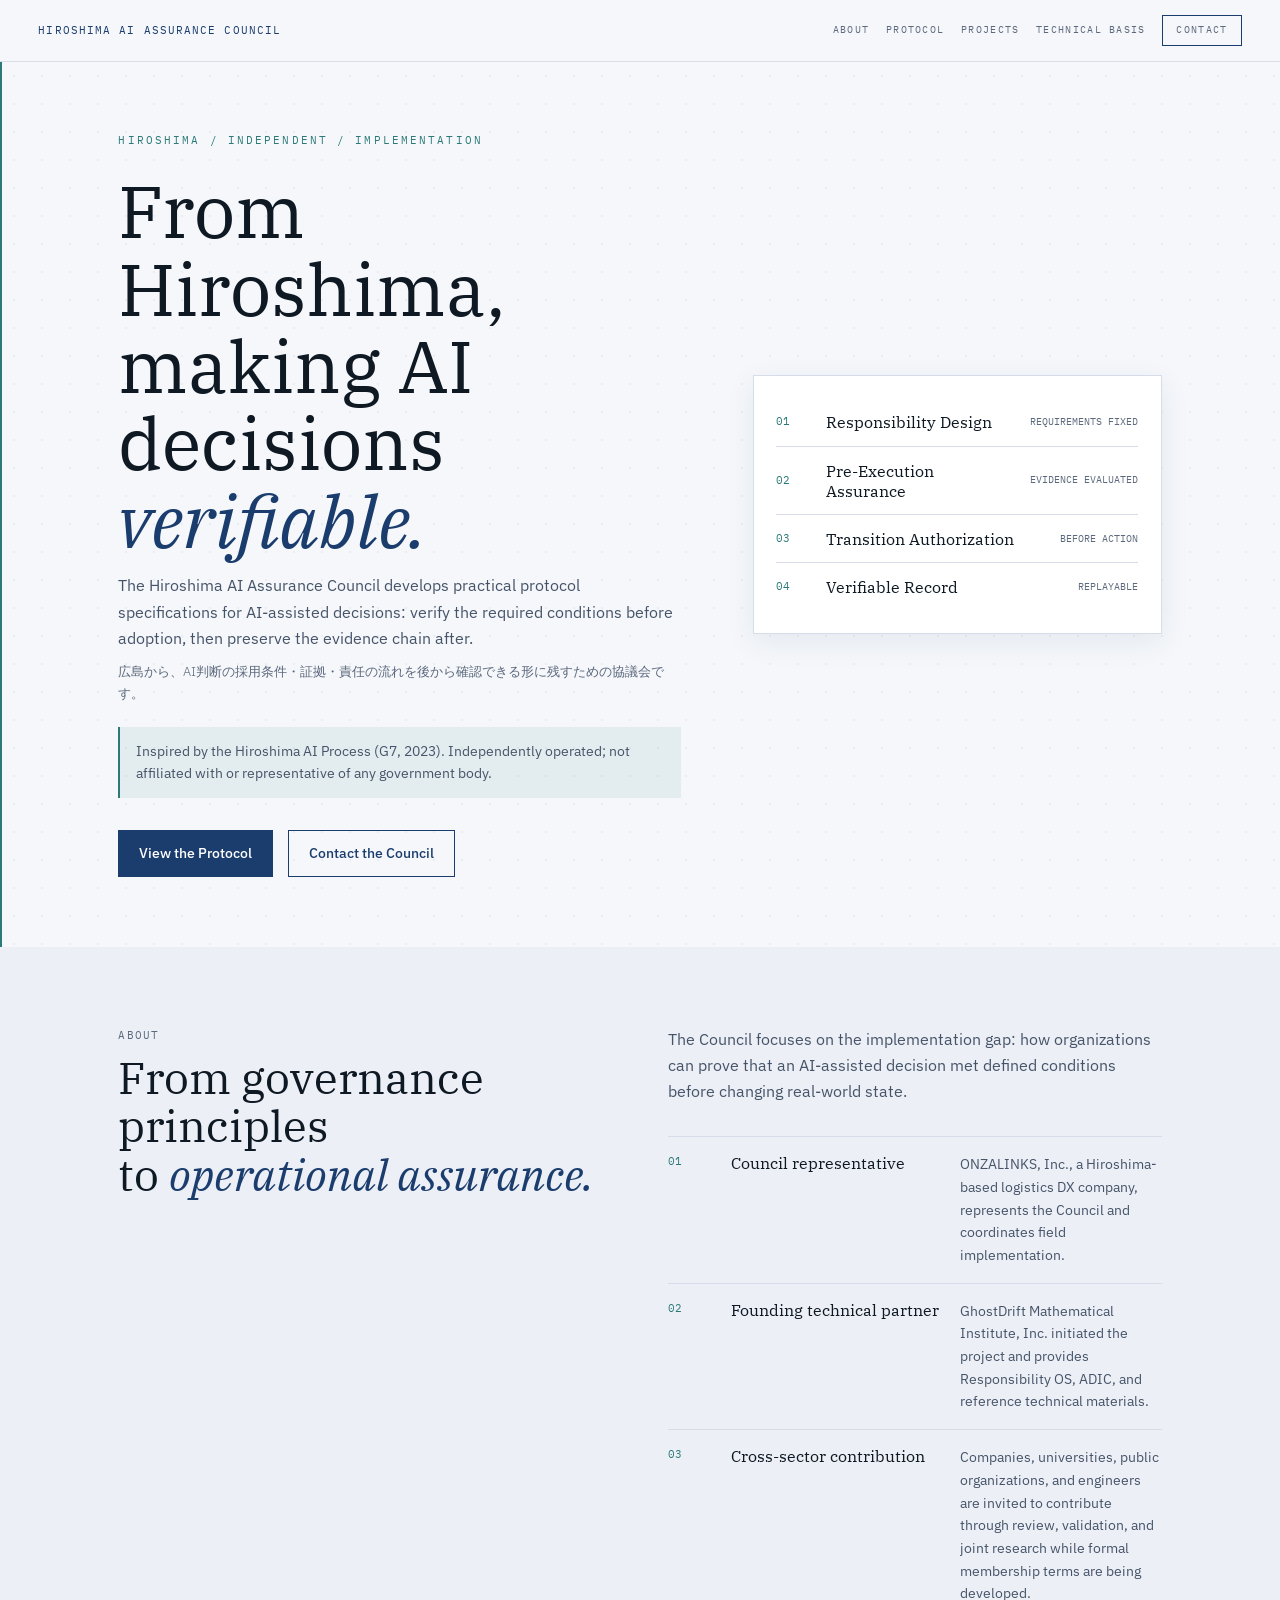
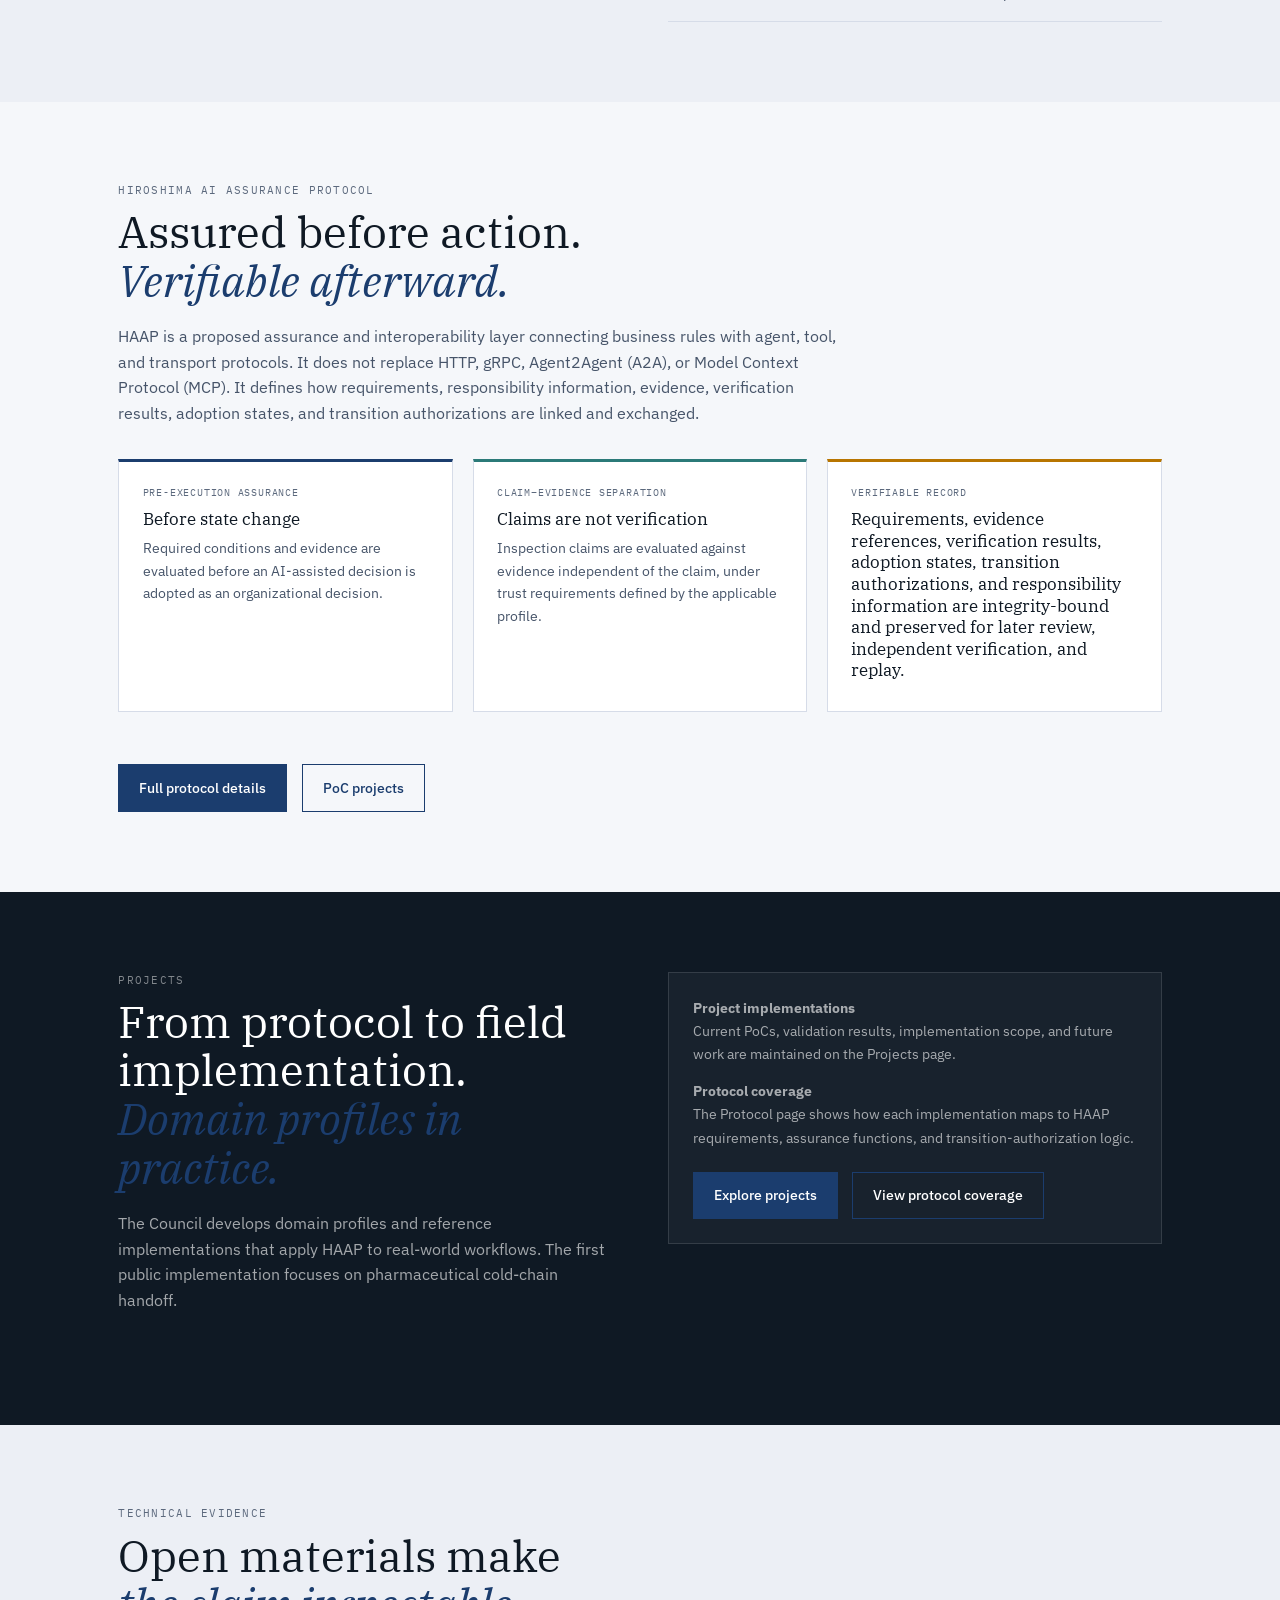
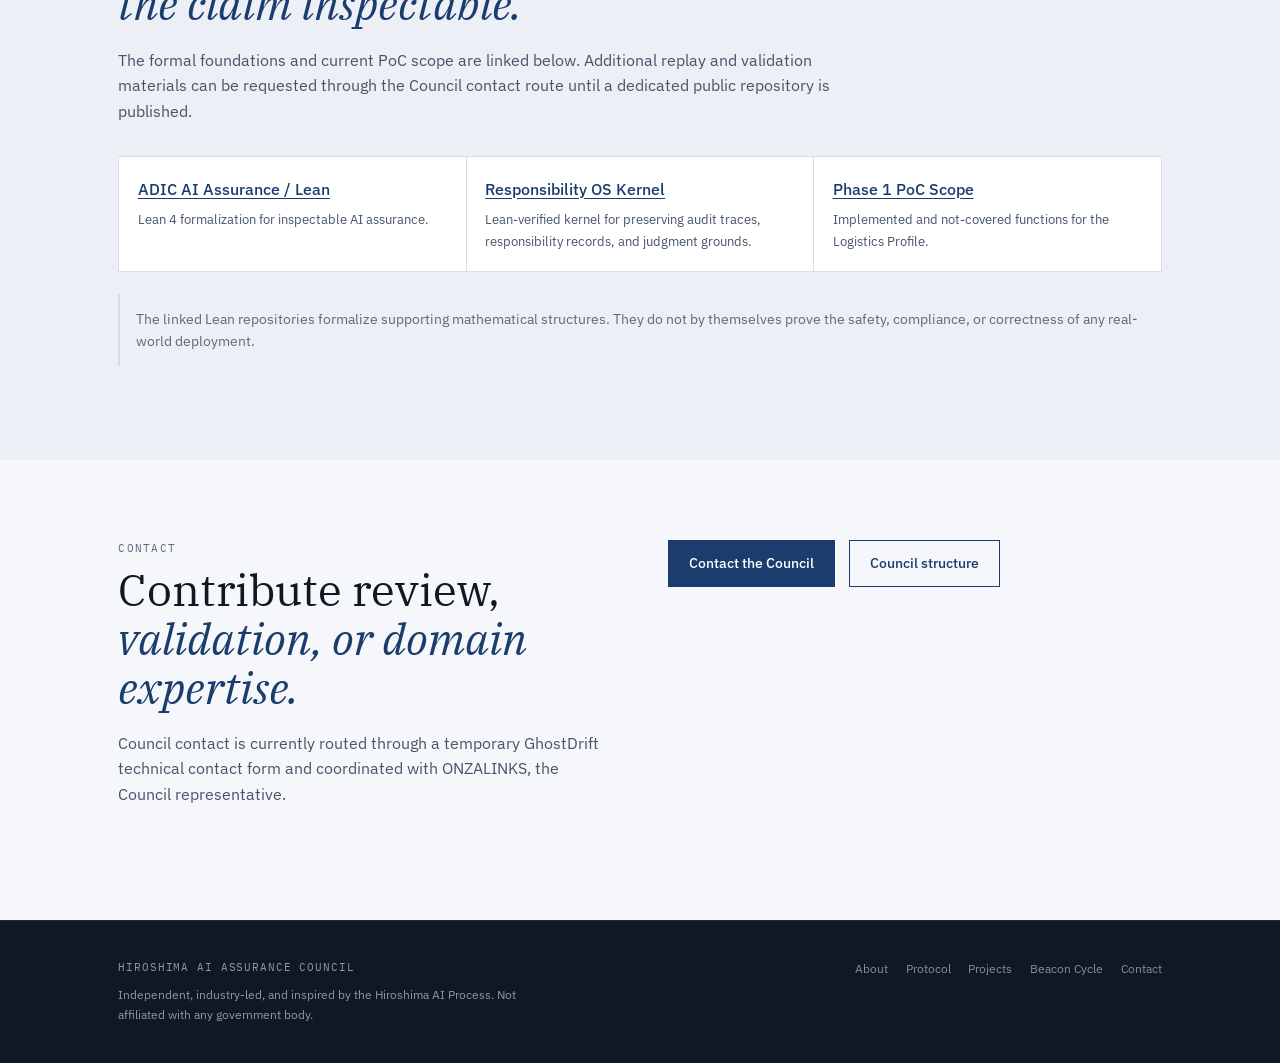
==== commit 495ca7ad: "Update index.html" ====
--- a/index.html
+++ b/index.html
@@ -83,20 +83,43 @@
     </div>
   </section>
 
-  <section id="projects" class="section dark">
-    <div class="wrap grid-2">
-      <div>
-        <div class="label">Projects</div>
-        <h2>Phase 1 has moved beyond concept.<br><em>A working PoC is available.</em></h2>
-        <p class="lead">The first domain implementation is the Logistics Profile for pharmaceutical cold-chain handoff. It implemented and tested core pre-execution verification and transition-authorization logic, while production integration and cross-company interoperability remain for later phases.</p>
-      </div>
-      <div class="dark-card">
-        <p><strong>Implemented and tested in Phase 1:</strong> ruleset binding, evidence field inspection, independent metric recalculation, logistics-profile disposition generation, downstream transition-authorization control, and digest-based replay verification.</p>
-        <p><strong>Not covered in Phase 1:</strong> sensor authenticity, production deployment, cross-company API exchange, multi-implementation interoperability, and full wire-format specifications.</p>
-        <div class="actions" style="margin-top:1.4rem"><a class="btn primary" href="projects.html">Read project scope</a></div>
+<section id="projects" class="section dark">
+  <div class="wrap grid-2">
+    <div>
+      <div class="label">Projects</div>
+
+      <h2>
+        From protocol to field implementation.<br>
+        <em>Domain profiles in practice.</em>
+      </h2>
+
+      <p class="lead">
+        The Council develops domain profiles and reference implementations
+        that apply HAAP to real-world workflows. The first public implementation
+        focuses on pharmaceutical cold-chain handoff.
+      </p>
+    </div>
+
+    <div class="dark-card">
+      <p>
+        <strong>Project implementations</strong><br>
+        Current PoCs, validation results, implementation scope, and future work
+        are maintained on the Projects page.
+      </p>
+
+      <p>
+        <strong>Protocol coverage</strong><br>
+        The Protocol page shows how each implementation maps to HAAP requirements,
+        assurance functions, and transition-authorization logic.
+      </p>
+
+      <div class="actions" style="margin-top:1.4rem">
+        <a class="btn primary" href="projects.html">Explore projects</a>
+        <a class="btn" href="protocol.html">View protocol coverage</a>
       </div>
     </div>
-  </section>
+  </div>
+</section>
 
   <section id="technical-evidence" class="section alt">
     <div class="wrap">
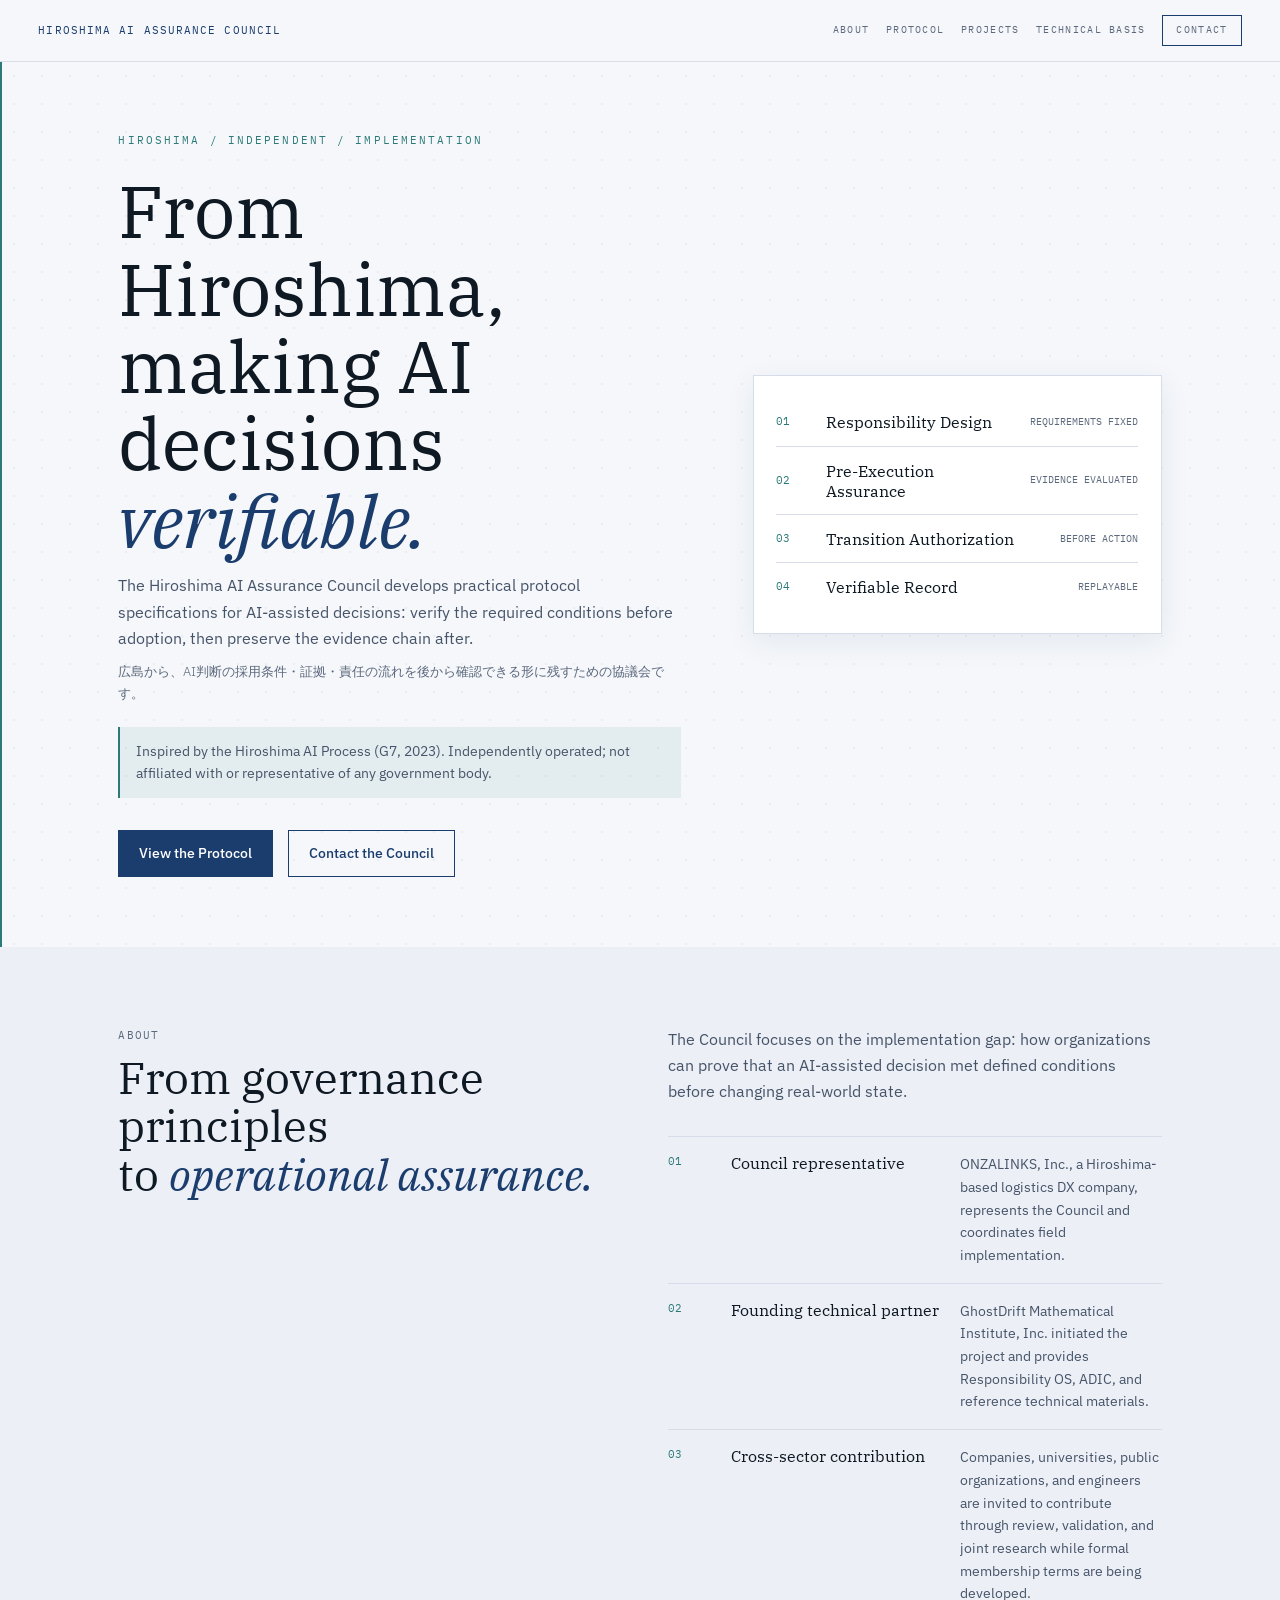
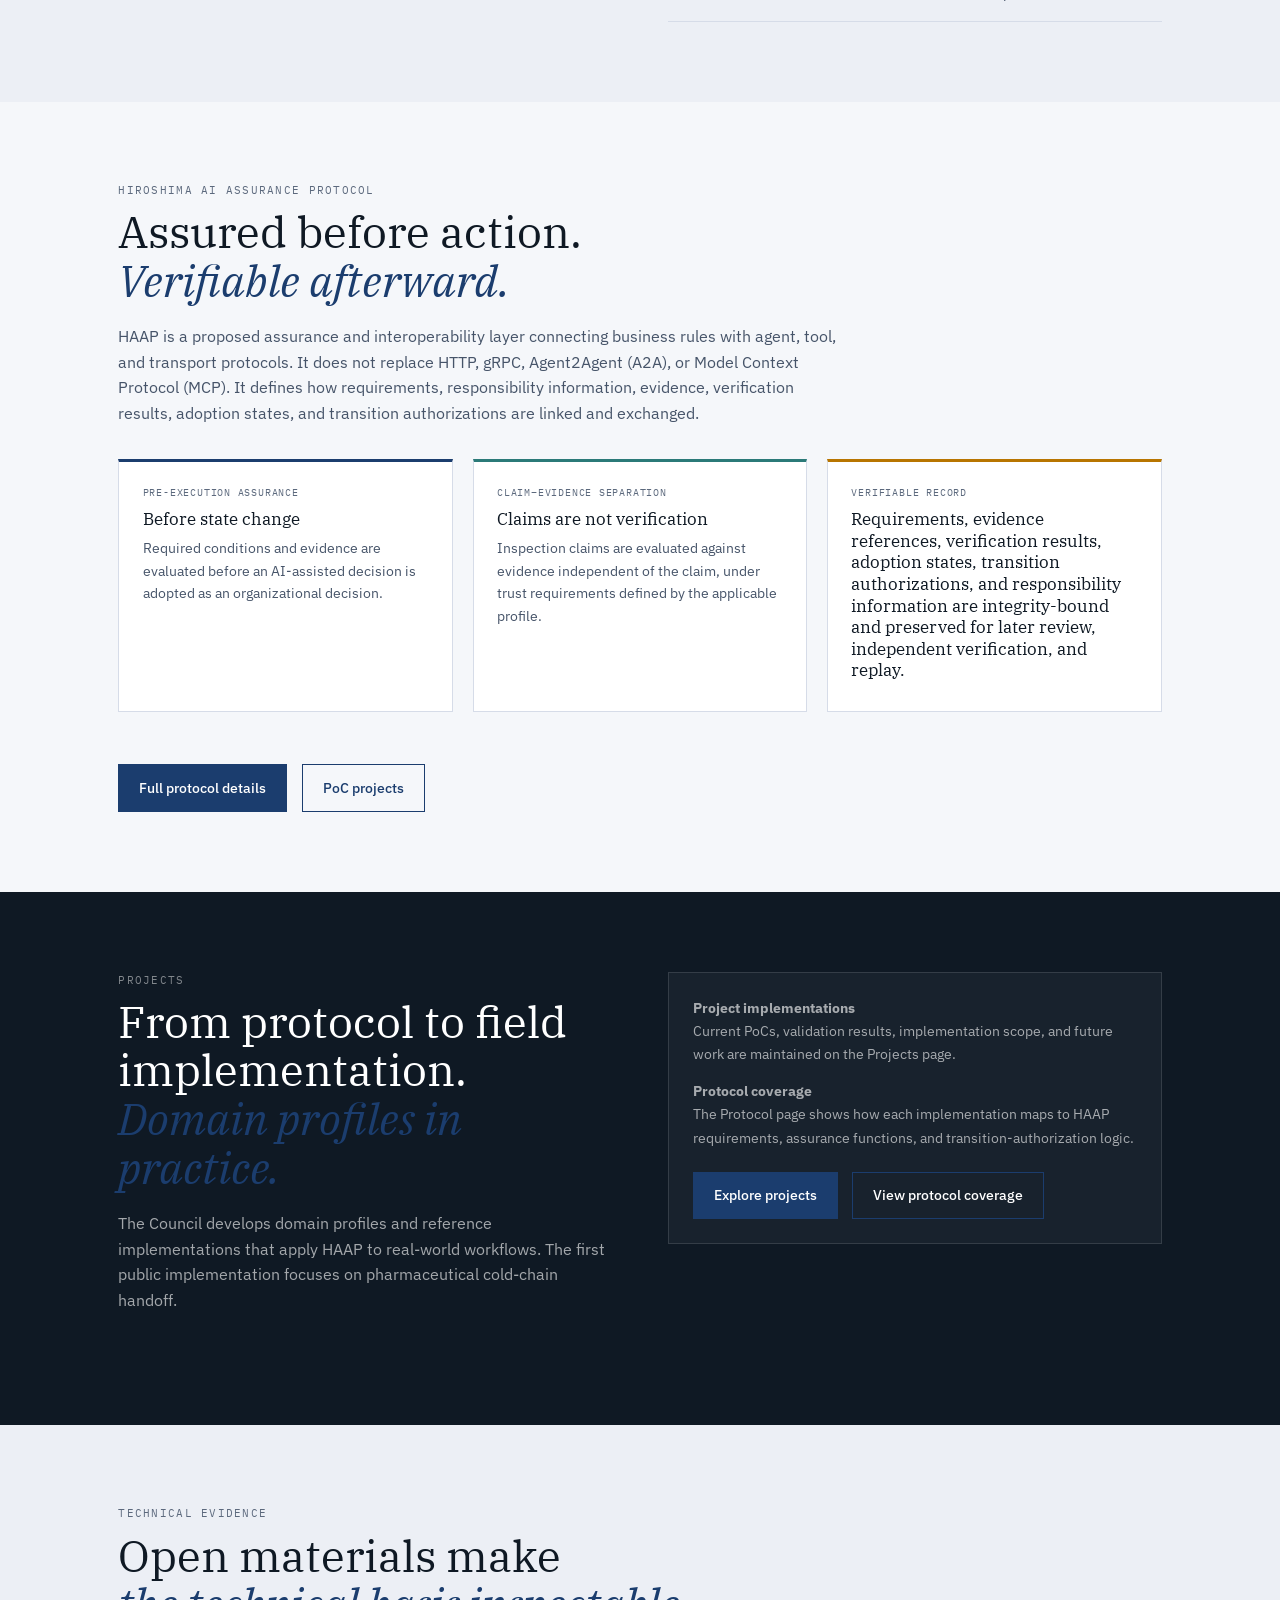
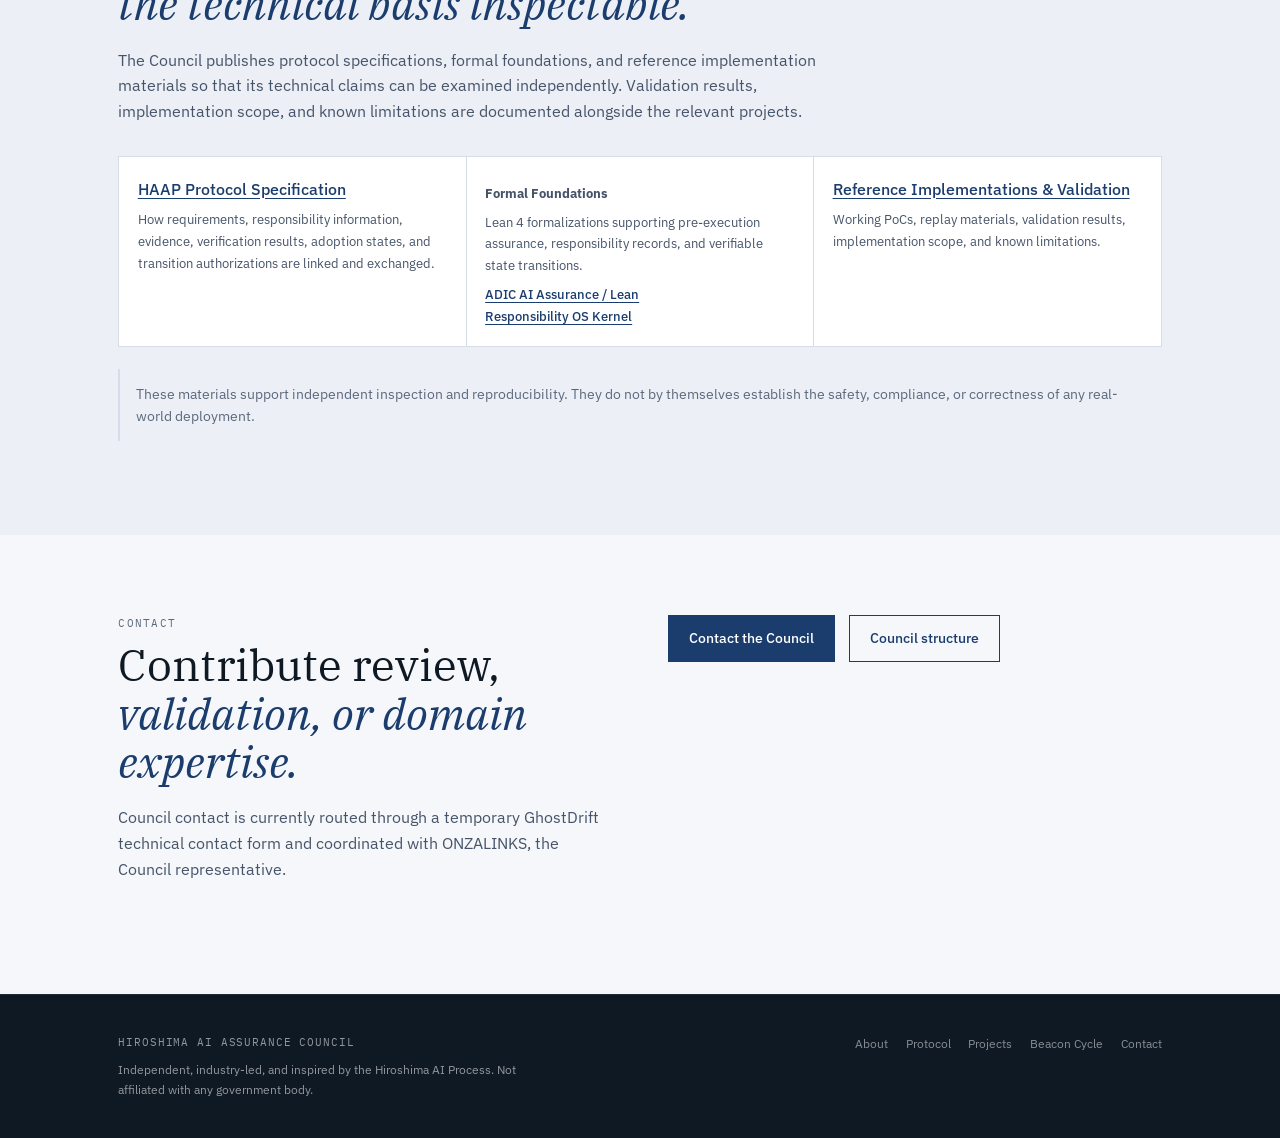
==== commit e6a4bf82: "Update index.html" ====
--- a/index.html
+++ b/index.html
@@ -121,19 +121,73 @@
   </div>
 </section>
 
-  <section id="technical-evidence" class="section alt">
-    <div class="wrap">
-      <div class="label">Technical Evidence</div>
-      <h2>Open materials make<br><em>the claim inspectable.</em></h2>
-      <p class="lead">The formal foundations and current PoC scope are linked below. Additional replay and validation materials can be requested through the Council contact route until a dedicated public repository is published.</p>
-      <div class="evidence-links">
-        <div class="evidence-link"><a href="https://github.com/GhostDriftTheory/adic-ai-assurance-lean" target="_blank" rel="noopener noreferrer">ADIC AI Assurance / Lean</a><p>Lean 4 formalization for inspectable AI assurance.</p></div>
-        <div class="evidence-link"><a href="https://github.com/GhostDriftTheory/responsibility-os-kernel" target="_blank" rel="noopener noreferrer">Responsibility OS Kernel</a><p>Lean-verified kernel for preserving audit traces, responsibility records, and judgment grounds.</p></div>
-        <div class="evidence-link"><a href="projects.html">Phase 1 PoC Scope</a><p>Implemented and not-covered functions for the Logistics Profile.</p></div>
-      </div>
-      <p class="note" style="margin-top:1.4rem">The linked Lean repositories formalize supporting mathematical structures. They do not by themselves prove the safety, compliance, or correctness of any real-world deployment.</p>
-    </div>
-  </section>
+<section id="technical-evidence" class="section alt">
+  <div class="wrap">
+    <div class="label">Technical Evidence</div>
+
+    <h2>
+      Open materials make<br>
+      <em>the technical basis inspectable.</em>
+    </h2>
+
+    <p class="lead">
+      The Council publishes protocol specifications, formal foundations,
+      and reference implementation materials so that its technical claims
+      can be examined independently. Validation results, implementation scope,
+      and known limitations are documented alongside the relevant projects.
+    </p>
+
+    <div class="evidence-links">
+      <div class="evidence-link">
+        <a href="protocol.html">HAAP Protocol Specification</a>
+        <p>
+          How requirements, responsibility information, evidence,
+          verification results, adoption states, and transition authorizations
+          are linked and exchanged.
+        </p>
+      </div>
+
+      <div class="evidence-link">
+        <p><strong>Formal Foundations</strong></p>
+        <p>
+          Lean 4 formalizations supporting pre-execution assurance,
+          responsibility records, and verifiable state transitions.
+        </p>
+        <p>
+          <a
+            href="https://github.com/GhostDriftTheory/adic-ai-assurance-lean"
+            target="_blank"
+            rel="noopener noreferrer"
+          >
+            ADIC AI Assurance / Lean
+          </a>
+          <br>
+          <a
+            href="https://github.com/GhostDriftTheory/responsibility-os-kernel"
+            target="_blank"
+            rel="noopener noreferrer"
+          >
+            Responsibility OS Kernel
+          </a>
+        </p>
+      </div>
+
+      <div class="evidence-link">
+        <a href="projects.html">Reference Implementations &amp; Validation</a>
+        <p>
+          Working PoCs, replay materials, validation results,
+          implementation scope, and known limitations.
+        </p>
+      </div>
+    </div>
+
+    <p class="note" style="margin-top:1.4rem">
+      These materials support independent inspection and reproducibility.
+      They do not by themselves establish the safety, compliance,
+      or correctness of any real-world deployment.
+    </p>
+  </div>
+</section>
 
   <section id="contact-summary" class="section">
     <div class="wrap grid-2">
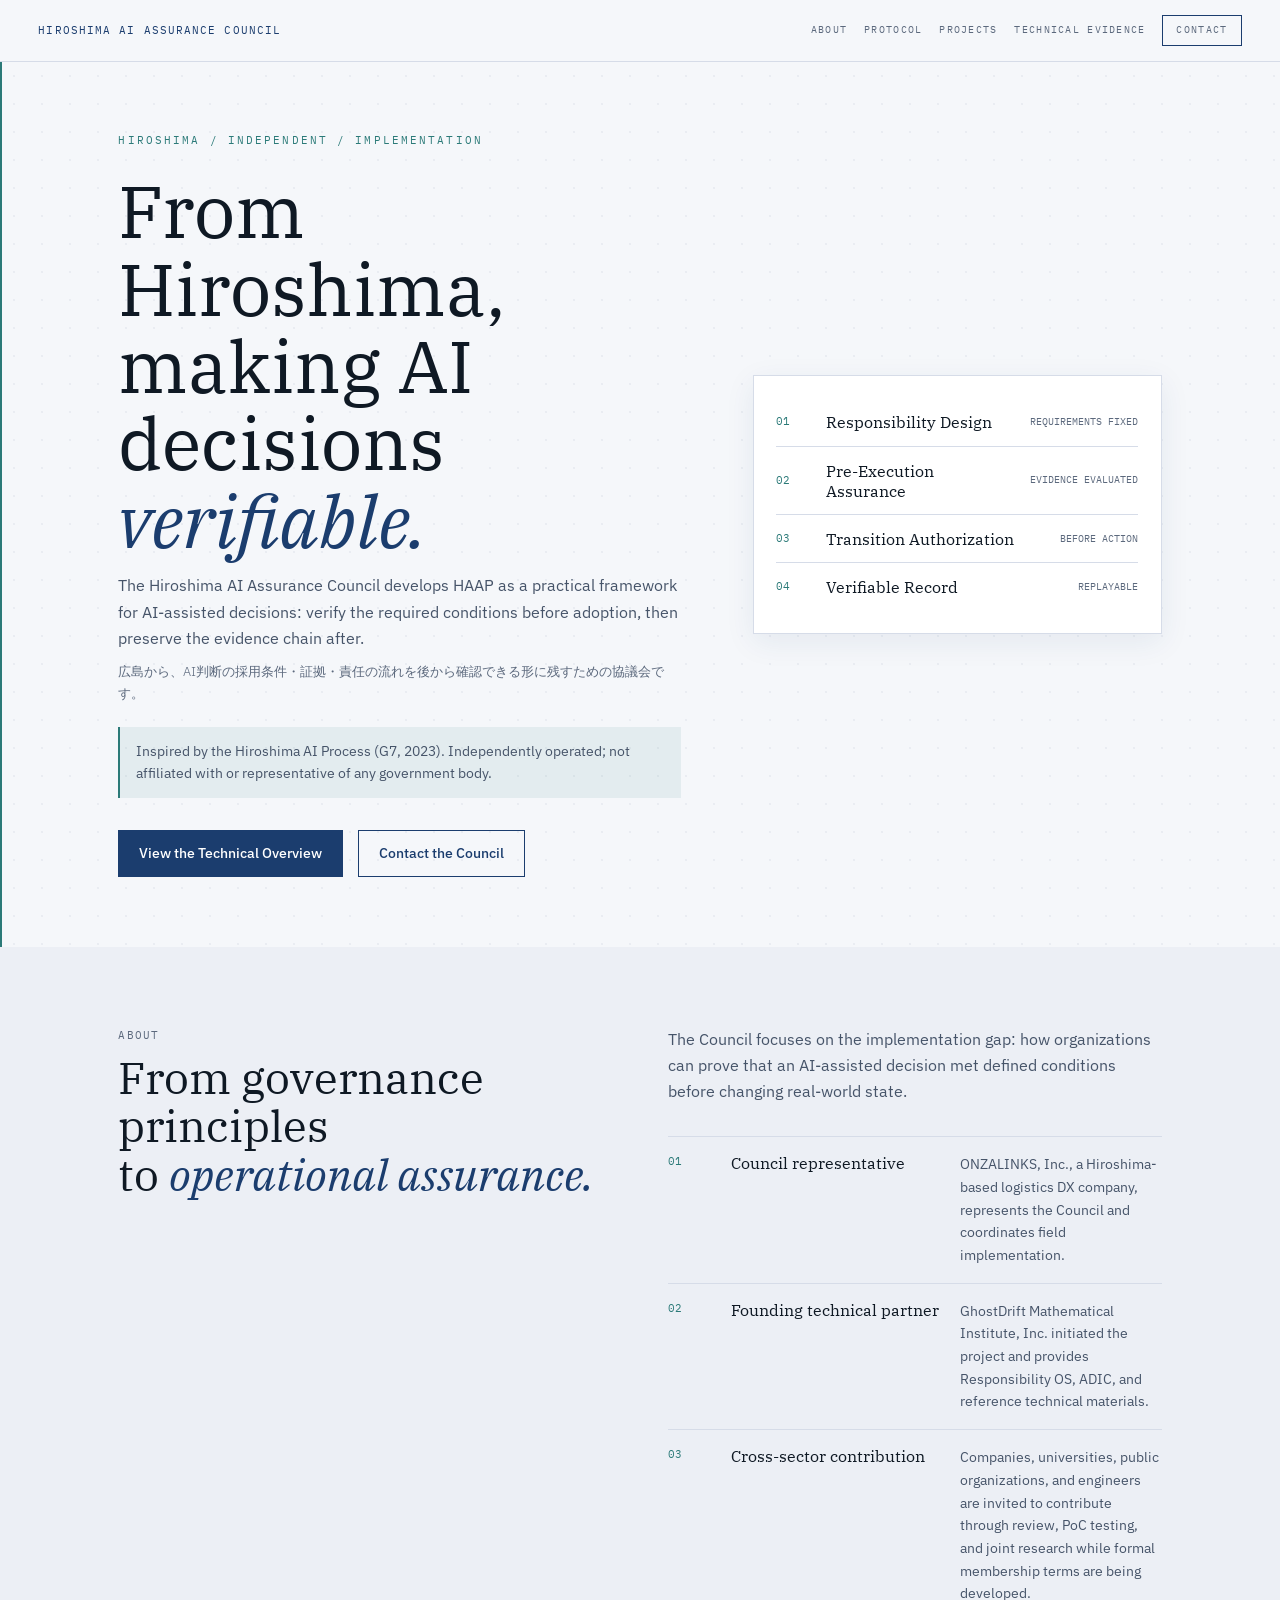
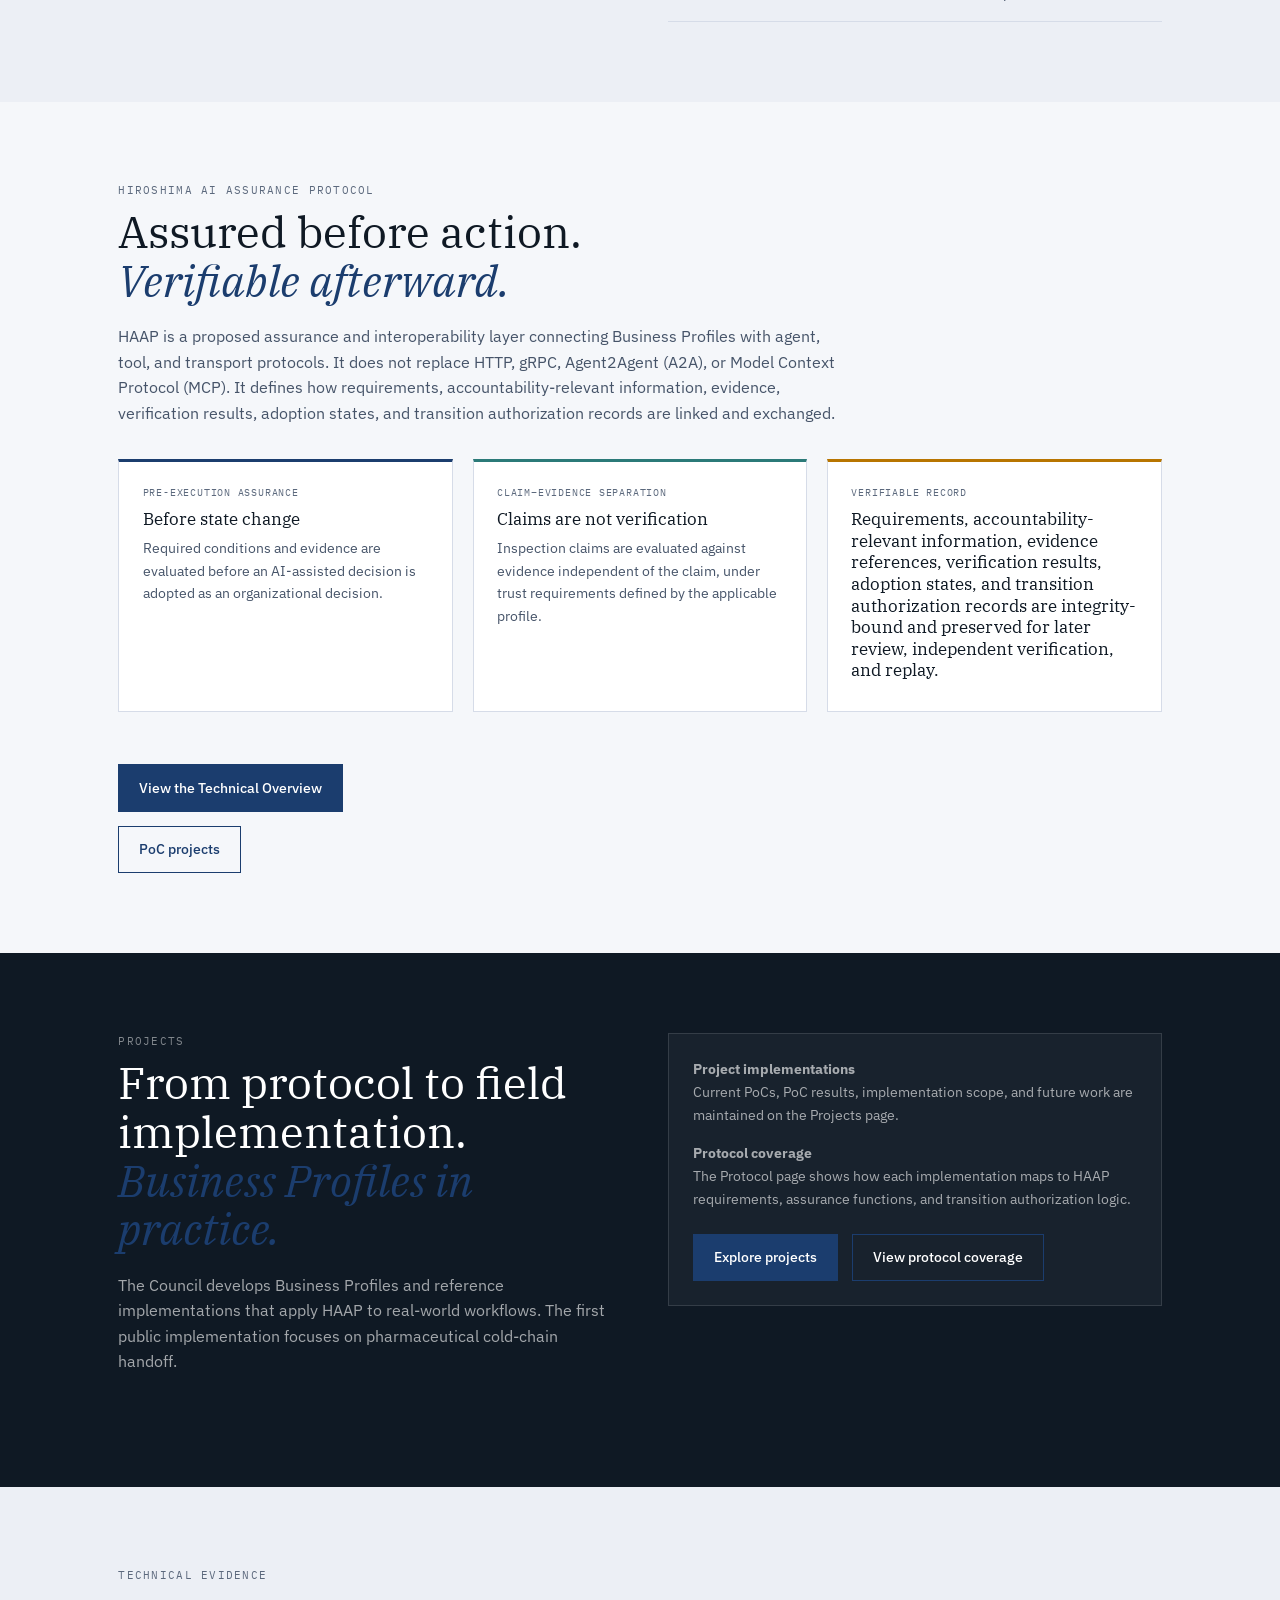
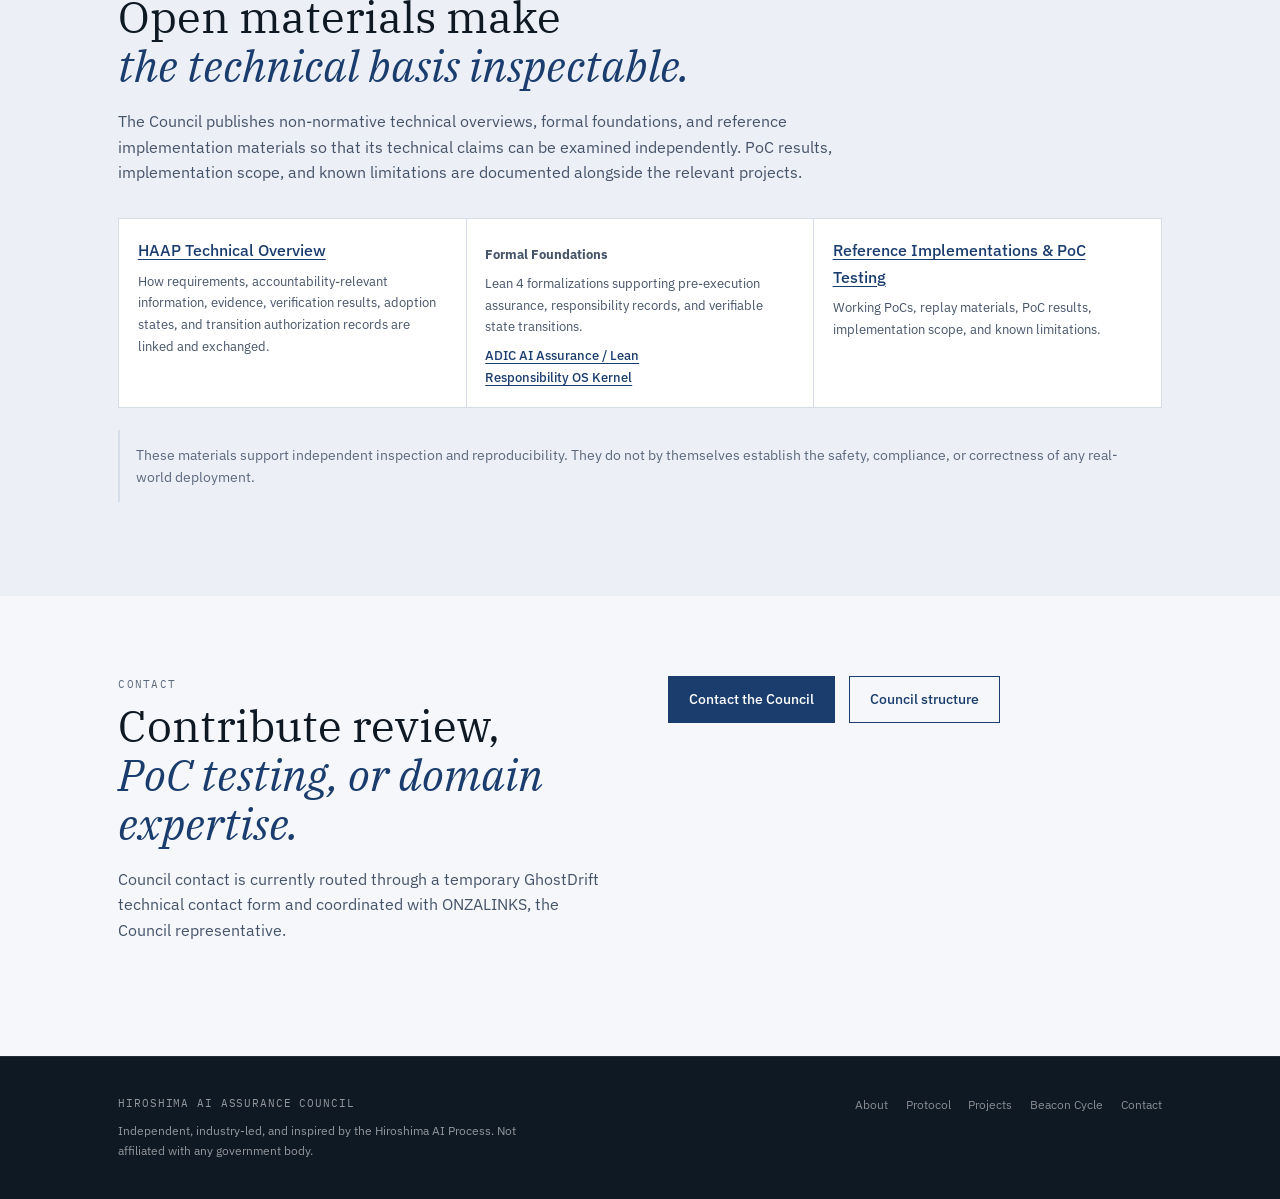
==== commit 775d52ee: "Update index.html" ====
--- a/index.html
+++ b/index.html
@@ -4,7 +4,7 @@
 <meta charset="UTF-8">
 <meta name="viewport" content="width=device-width, initial-scale=1.0">
 <title>Hiroshima AI Assurance Council</title>
-<meta name="description" content="The Hiroshima AI Assurance Council develops practical protocols for verifying AI-assisted decisions before adoption and preserving evidence after.">
+<meta name="description" content="The Hiroshima AI Assurance Council develops HAAP as a practical framework for verifying AI-assisted decisions before adoption and preserving evidence after.">
 <meta property="og:title" content="Hiroshima AI Assurance Council">
 <meta property="og:description" content="From Hiroshima, making AI decisions verifiable.">
 <meta property="og:type" content="website">
@@ -22,7 +22,7 @@
     <a href="about.html">About</a>
     <a href="protocol.html">Protocol</a>
     <a href="projects.html">Projects</a>
-    <a href="index.html#technical-evidence">Technical Basis</a>
+    <a href="index.html#technical-evidence">Technical Evidence</a>
     <a class="nav-contact" href="contact.html">Contact</a>
   </div>
 </nav>
@@ -32,11 +32,11 @@
       <div>
         <div class="kicker">Hiroshima / Independent / Implementation</div>
         <h1>From Hiroshima,<br>making AI decisions <em>verifiable.</em></h1>
-        <p class="hero-lead">The Hiroshima AI Assurance Council develops practical protocol specifications for AI-assisted decisions: verify the required conditions before adoption, then preserve the evidence chain after.</p>
+        <p class="hero-lead">The Hiroshima AI Assurance Council develops HAAP as a practical framework for AI-assisted decisions: verify the required conditions before adoption, then preserve the evidence chain after.</p>
         <span class="ja" lang="ja">広島から、AI判断の採用条件・証拠・責任の流れを後から確認できる形に残すための協議会です。</span>
         <div class="hero-note">Inspired by the Hiroshima AI Process (G7, 2023). Independently operated; not affiliated with or representative of any government body.</div>
         <div class="actions">
-          <a class="btn primary" href="protocol.html">View the Protocol</a>
+          <a class="btn primary" href="protocol.html">View the Technical Overview</a>
           <a class="btn secondary" href="contact.html">Contact the Council</a>
         </div>
       </div>
@@ -60,7 +60,7 @@
         <div class="row-list">
           <div class="row"><span class="row-num">01</span><span class="row-name">Council representative</span><p>ONZALINKS, Inc., a Hiroshima-based logistics DX company, represents the Council and coordinates field implementation.</p></div>
           <div class="row"><span class="row-num">02</span><span class="row-name">Founding technical partner</span><p>GhostDrift Mathematical Institute, Inc. initiated the project and provides Responsibility OS, ADIC, and reference technical materials.</p></div>
-          <div class="row"><span class="row-num">03</span><span class="row-name">Cross-sector contribution</span><p>Companies, universities, public organizations, and engineers are invited to contribute through review, validation, and joint research while formal membership terms are being developed.</p></div>
+          <div class="row"><span class="row-num">03</span><span class="row-name">Cross-sector contribution</span><p>Companies, universities, public organizations, and engineers are invited to contribute through review, PoC testing, and joint research while formal membership terms are being developed.</p></div>
         </div>
       </div>
     </div>
@@ -70,14 +70,14 @@
     <div class="wrap">
       <div class="label">Hiroshima AI Assurance Protocol</div>
       <h2>Assured before action.<br><em>Verifiable afterward.</em></h2>
-      <p class="lead">HAAP is a proposed assurance and interoperability layer connecting business rules with agent, tool, and transport protocols. It does not replace HTTP, gRPC, Agent2Agent (A2A), or Model Context Protocol (MCP). It defines how requirements, responsibility information, evidence, verification results, adoption states, and transition authorizations are linked and exchanged.</p>
+      <p class="lead">HAAP is a proposed assurance and interoperability layer connecting Business Profiles with agent, tool, and transport protocols. It does not replace HTTP, gRPC, Agent2Agent (A2A), or Model Context Protocol (MCP). It defines how requirements, accountability-relevant information, evidence, verification results, adoption states, and transition authorization records are linked and exchanged.</p>
       <div class="grid-3">
         <div class="card brand"><div class="card-meta">Pre-Execution Assurance</div><div class="card-title">Before state change</div><p>Required conditions and evidence are evaluated before an AI-assisted decision is adopted as an organizational decision.</p></div>
         <div class="card accent"><div class="card-meta">Claim–Evidence Separation</div><div class="card-title">Claims are not verification</div><p>Inspection claims are evaluated against evidence independent of the claim, under trust requirements defined by the applicable profile.</p></div>
-        <div class="card amber"><div class="card-meta">Verifiable Record</div><div class="card-title">Requirements, evidence references, verification results, adoption states, transition authorizations, and responsibility information are integrity-bound and preserved for later review, independent verification, and replay.</p></div>
+        <div class="card amber"><div class="card-meta">Verifiable Record</div><div class="card-title">Requirements, accountability-relevant information, evidence references, verification results, adoption states, and transition authorization records are integrity-bound and preserved for later review, independent verification, and replay.</p></div>
       </div>
       <div class="actions" style="margin-top:2rem">
-        <a class="btn primary" href="protocol.html">Full protocol details</a>
+        <a class="btn primary" href="protocol.html">View the Technical Overview</a>
         <a class="btn secondary" href="projects.html">PoC projects</a>
       </div>
     </div>
@@ -90,11 +90,11 @@
 
       <h2>
         From protocol to field implementation.<br>
-        <em>Domain profiles in practice.</em>
+        <em>Business Profiles in practice.</em>
       </h2>
 
       <p class="lead">
-        The Council develops domain profiles and reference implementations
+        The Council develops Business Profiles and reference implementations
         that apply HAAP to real-world workflows. The first public implementation
         focuses on pharmaceutical cold-chain handoff.
       </p>
@@ -103,14 +103,14 @@
     <div class="dark-card">
       <p>
         <strong>Project implementations</strong><br>
-        Current PoCs, validation results, implementation scope, and future work
+        Current PoCs, PoC results, implementation scope, and future work
         are maintained on the Projects page.
       </p>
 
       <p>
         <strong>Protocol coverage</strong><br>
         The Protocol page shows how each implementation maps to HAAP requirements,
-        assurance functions, and transition-authorization logic.
+        assurance functions, and transition authorization logic.
       </p>
 
       <div class="actions" style="margin-top:1.4rem">
@@ -131,18 +131,18 @@
     </h2>
 
     <p class="lead">
-      The Council publishes protocol specifications, formal foundations,
+      The Council publishes non-normative technical overviews, formal foundations,
       and reference implementation materials so that its technical claims
-      can be examined independently. Validation results, implementation scope,
+      can be examined independently. PoC results, implementation scope,
       and known limitations are documented alongside the relevant projects.
     </p>
 
     <div class="evidence-links">
       <div class="evidence-link">
-        <a href="protocol.html">HAAP Protocol Specification</a>
-        <p>
-          How requirements, responsibility information, evidence,
-          verification results, adoption states, and transition authorizations
+        <a href="protocol.html">HAAP Technical Overview</a>
+        <p>
+          How requirements, accountability-relevant information, evidence,
+          verification results, adoption states, and transition authorization records
           are linked and exchanged.
         </p>
       </div>
@@ -173,9 +173,9 @@
       </div>
 
       <div class="evidence-link">
-        <a href="projects.html">Reference Implementations &amp; Validation</a>
-        <p>
-          Working PoCs, replay materials, validation results,
+        <a href="projects.html">Reference Implementations &amp; PoC Testing</a>
+        <p>
+          Working PoCs, replay materials, PoC results,
           implementation scope, and known limitations.
         </p>
       </div>
@@ -193,7 +193,7 @@
     <div class="wrap grid-2">
       <div>
         <div class="label">Contact</div>
-        <h2>Contribute review,<br><em>validation, or domain expertise.</em></h2>
+        <h2>Contribute review,<br><em>PoC testing, or domain expertise.</em></h2>
         <p class="lead">Council contact is currently routed through a temporary GhostDrift technical contact form and coordinated with ONZALINKS, the Council representative.</p>
       </div>
       <div class="actions">
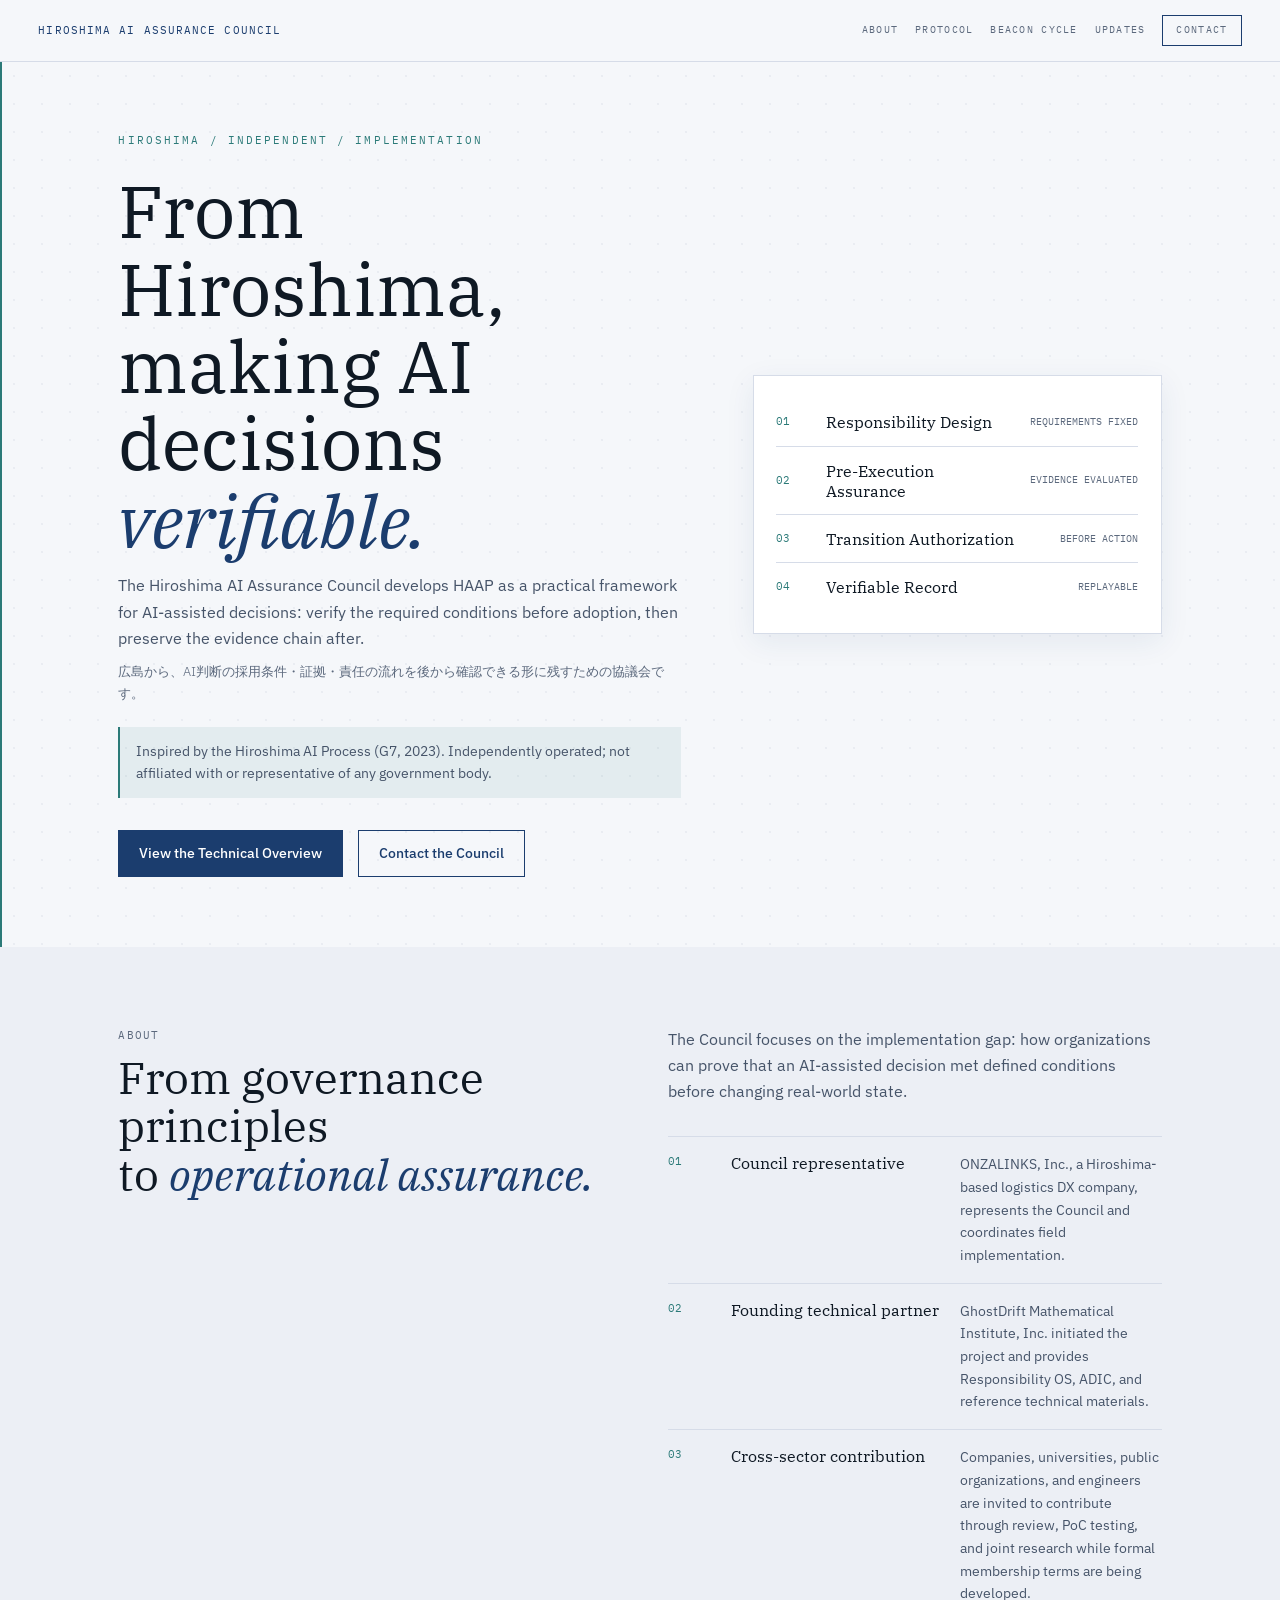
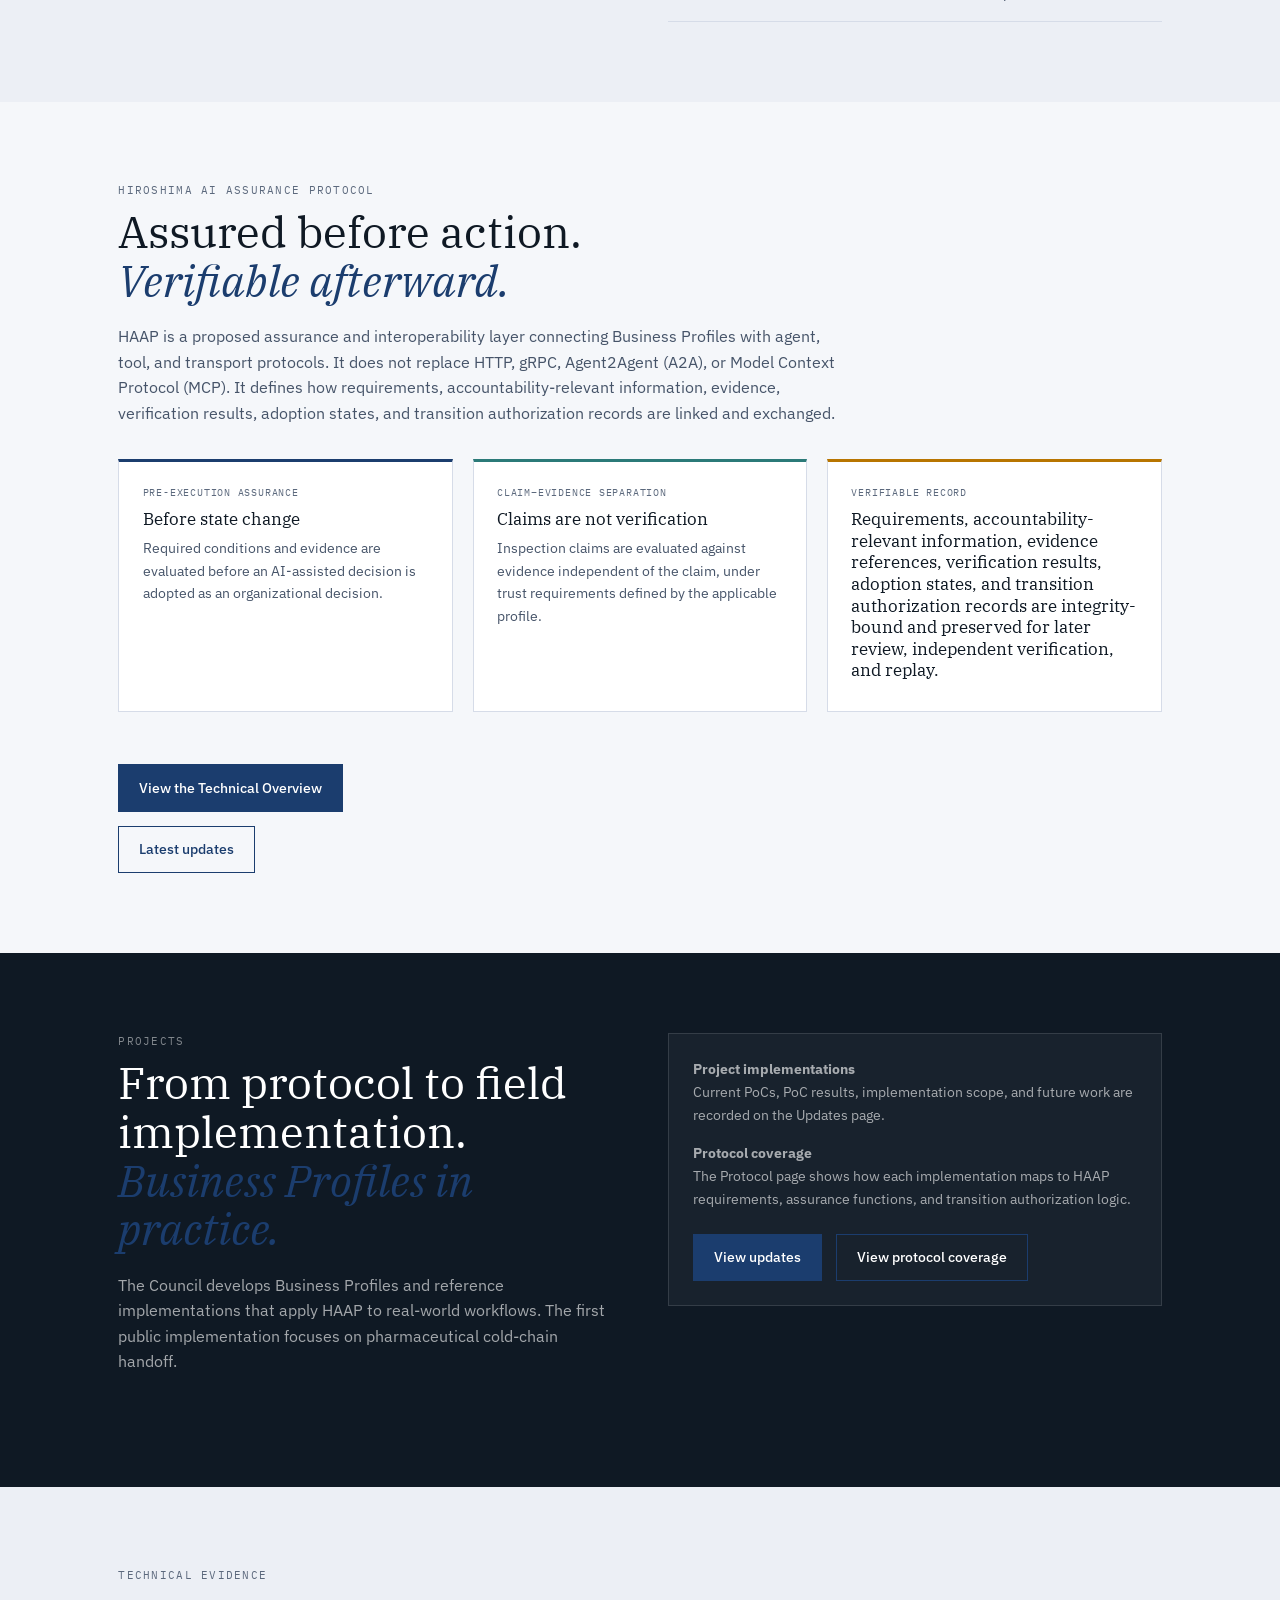
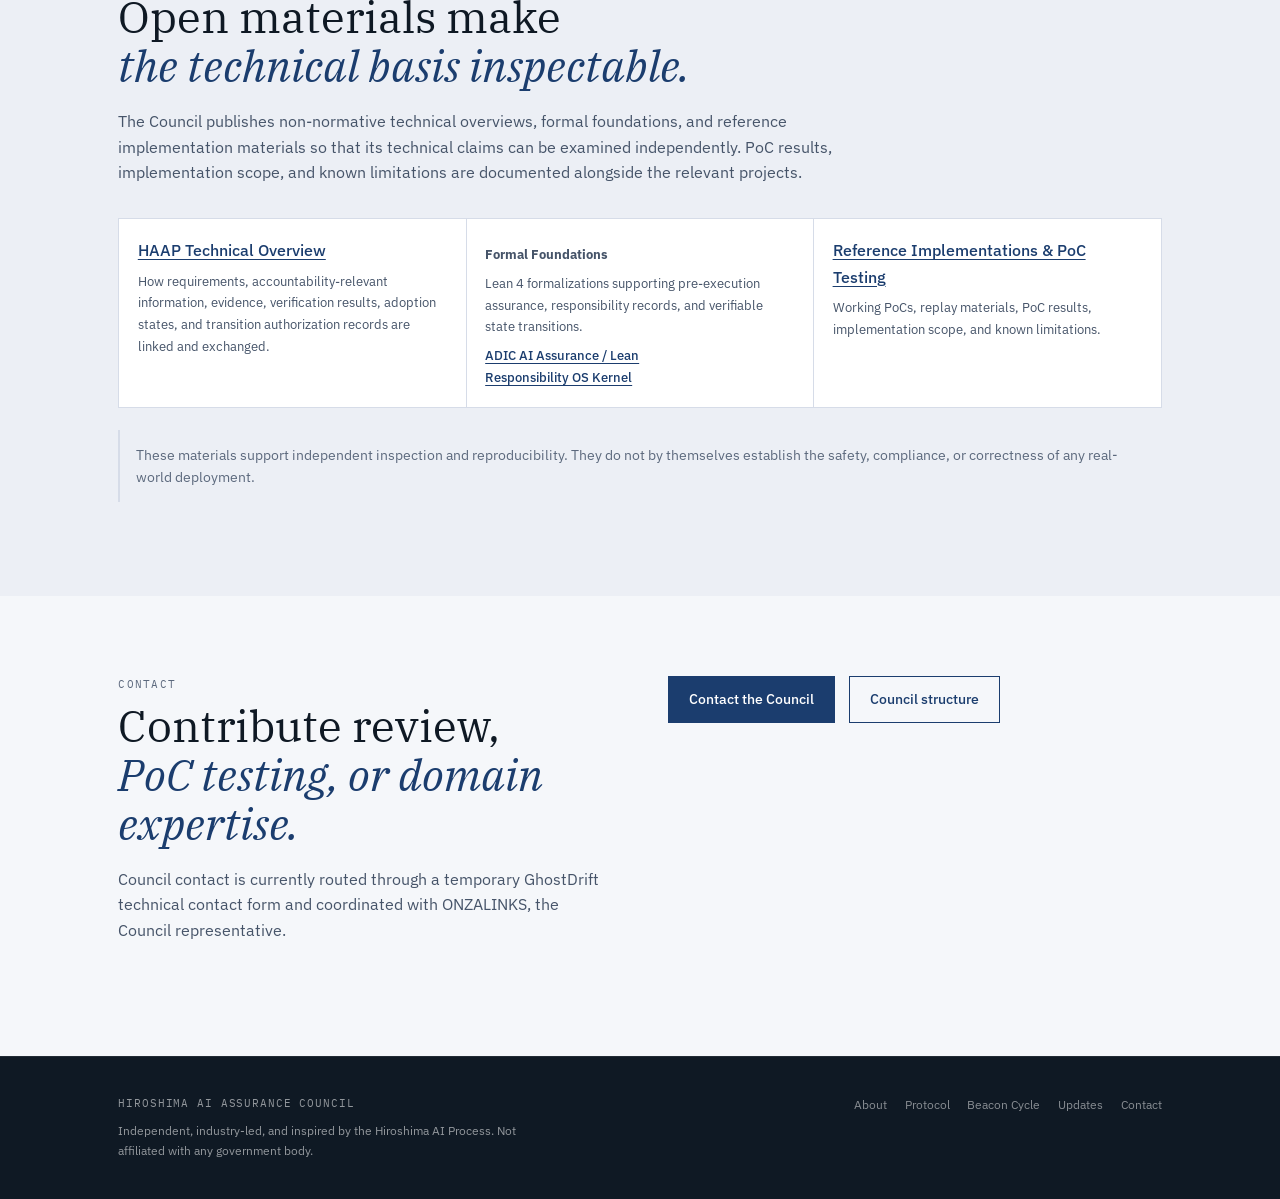
==== commit 138ed189: "Update index.html" ====
--- a/index.html
+++ b/index.html
@@ -21,8 +21,8 @@
   <div class="nav-links">
     <a href="about.html">About</a>
     <a href="protocol.html">Protocol</a>
-    <a href="projects.html">Projects</a>
-    <a href="index.html#technical-evidence">Technical Evidence</a>
+    <a href="beacon-cycle.html">Beacon Cycle</a>
+    <a href="updates.html">Updates</a>
     <a class="nav-contact" href="contact.html">Contact</a>
   </div>
 </nav>
@@ -78,7 +78,7 @@
       </div>
       <div class="actions" style="margin-top:2rem">
         <a class="btn primary" href="protocol.html">View the Technical Overview</a>
-        <a class="btn secondary" href="projects.html">PoC projects</a>
+        <a class="btn secondary" href="updates.html">Latest updates</a>
       </div>
     </div>
   </section>
@@ -104,7 +104,7 @@
       <p>
         <strong>Project implementations</strong><br>
         Current PoCs, PoC results, implementation scope, and future work
-        are maintained on the Projects page.
+        are recorded on the Updates page.
       </p>
 
       <p>
@@ -114,7 +114,7 @@
       </p>
 
       <div class="actions" style="margin-top:1.4rem">
-        <a class="btn primary" href="projects.html">Explore projects</a>
+        <a class="btn primary" href="updates.html">View updates</a>
         <a class="btn" href="protocol.html">View protocol coverage</a>
       </div>
     </div>
@@ -173,7 +173,7 @@
       </div>
 
       <div class="evidence-link">
-        <a href="projects.html">Reference Implementations &amp; PoC Testing</a>
+        <a href="updates.html">Reference Implementations &amp; PoC Testing</a>
         <p>
           Working PoCs, replay materials, PoC results,
           implementation scope, and known limitations.
@@ -206,7 +206,7 @@
 <footer>
   <div class="wrap footer-grid">
     <div><div class="footer-brand">Hiroshima AI Assurance Council</div><div class="footer-sub">Independent, industry-led, and inspired by the Hiroshima AI Process. Not affiliated with any government body.</div></div>
-    <div class="footer-links"><a href="about.html">About</a><a href="protocol.html">Protocol</a><a href="projects.html">Projects</a><a href="beacon-cycle.html">Beacon Cycle</a><a href="contact.html">Contact</a></div>
+    <div class="footer-links"><a href="about.html">About</a><a href="protocol.html">Protocol</a><a href="beacon-cycle.html">Beacon Cycle</a><a href="updates.html">Updates</a><a href="contact.html">Contact</a></div>
   </div>
 </footer>
 </body>
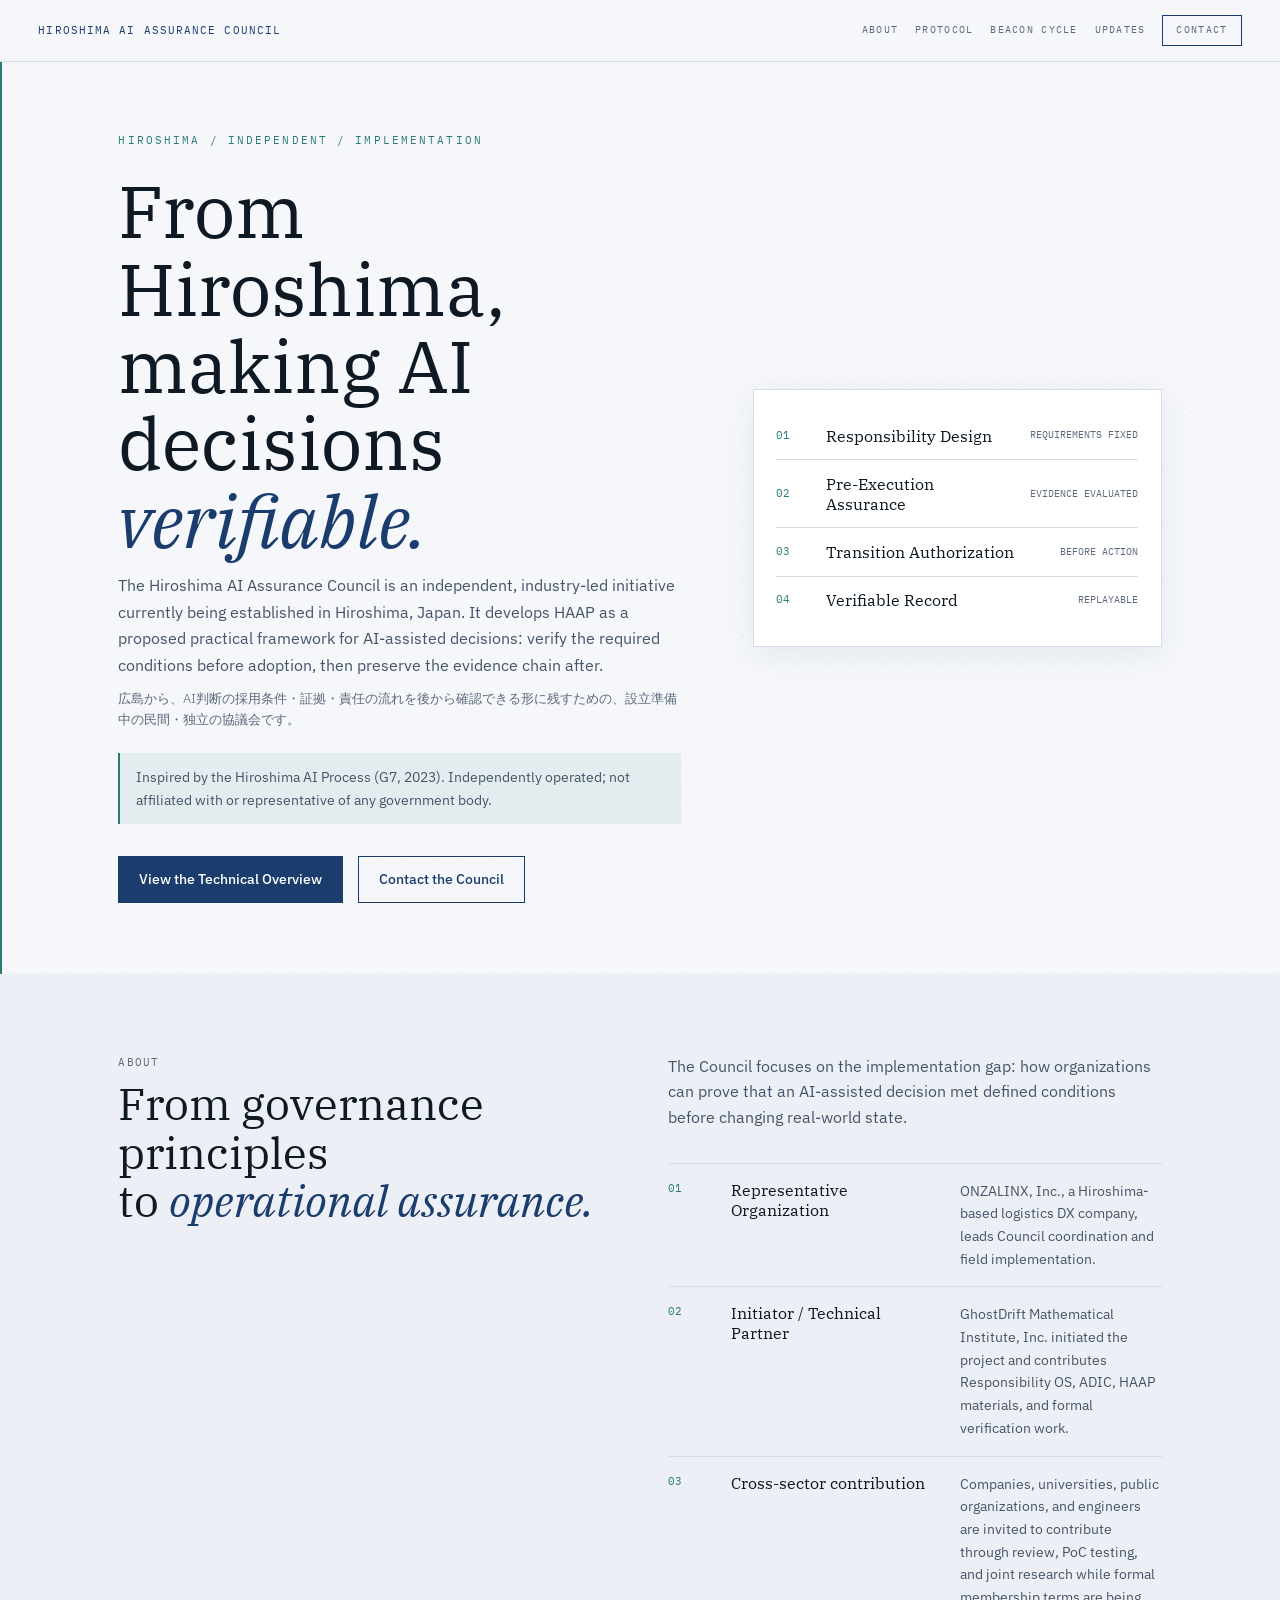
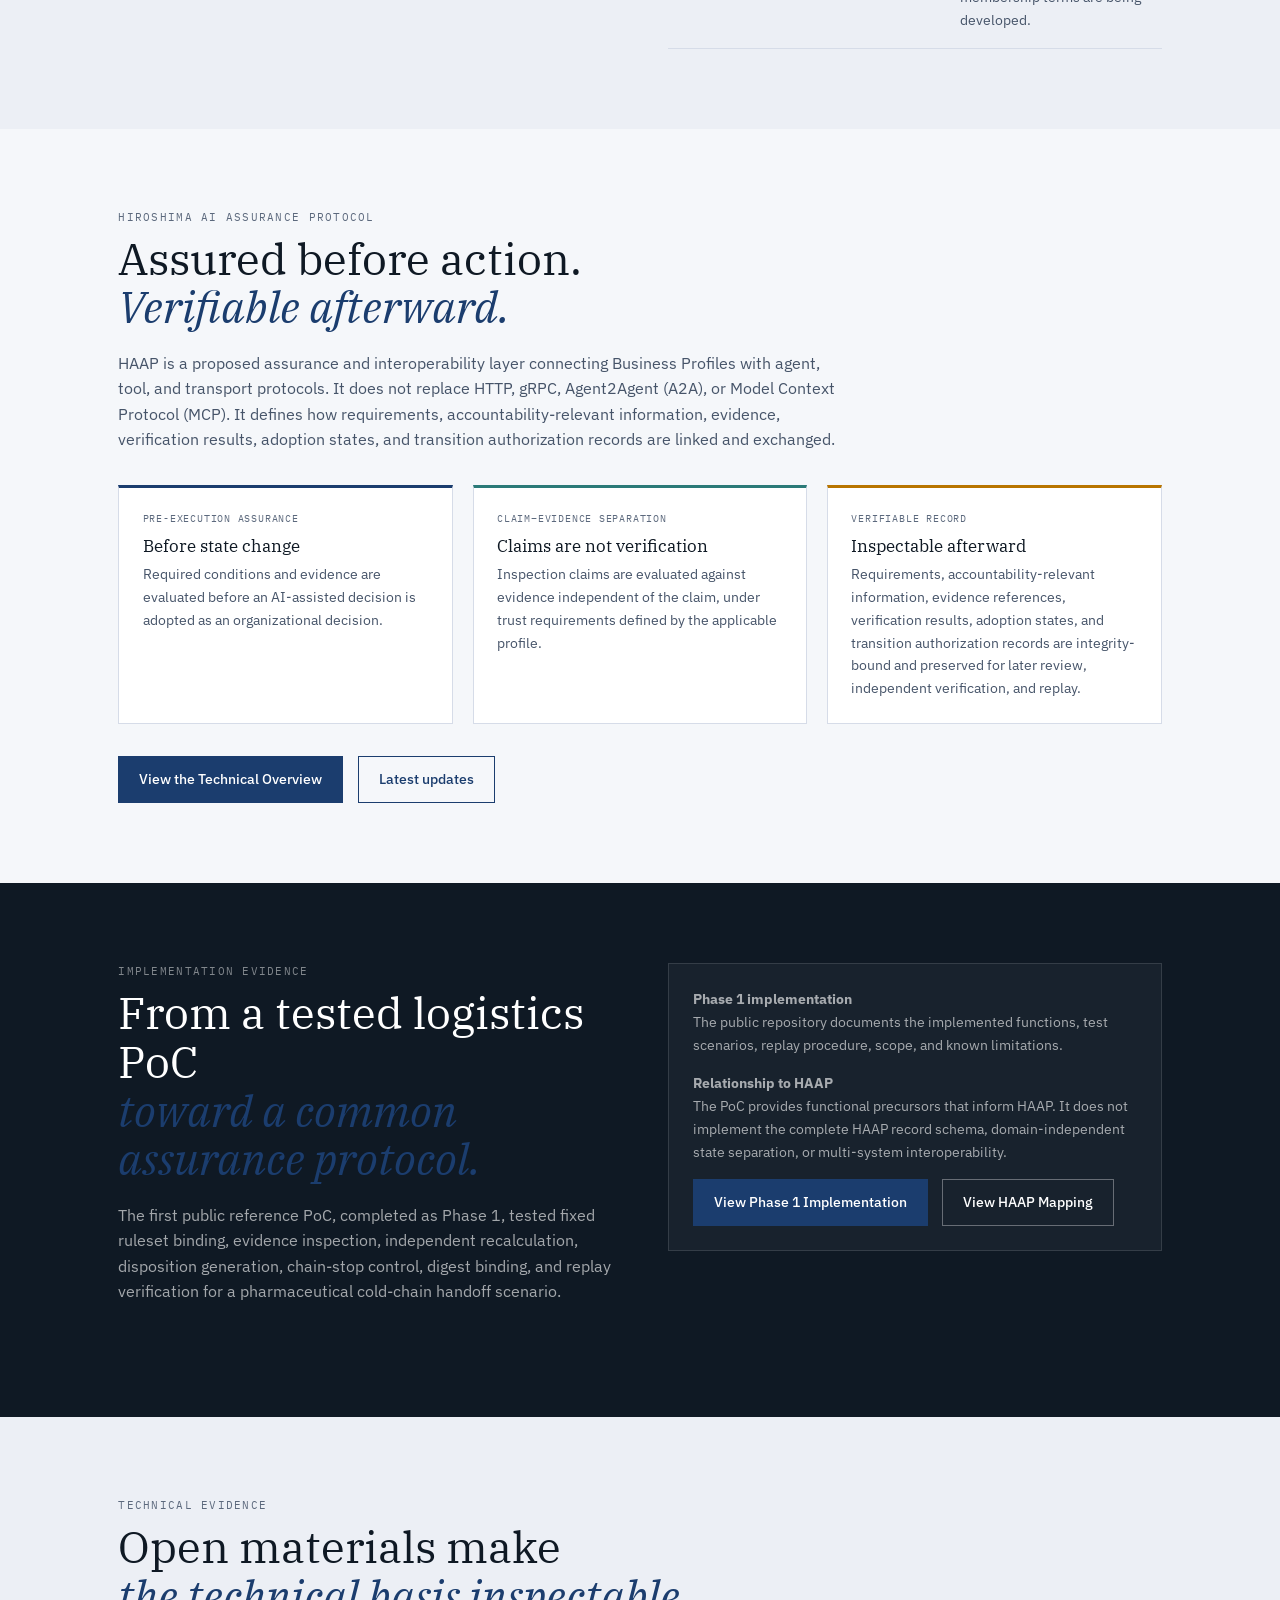
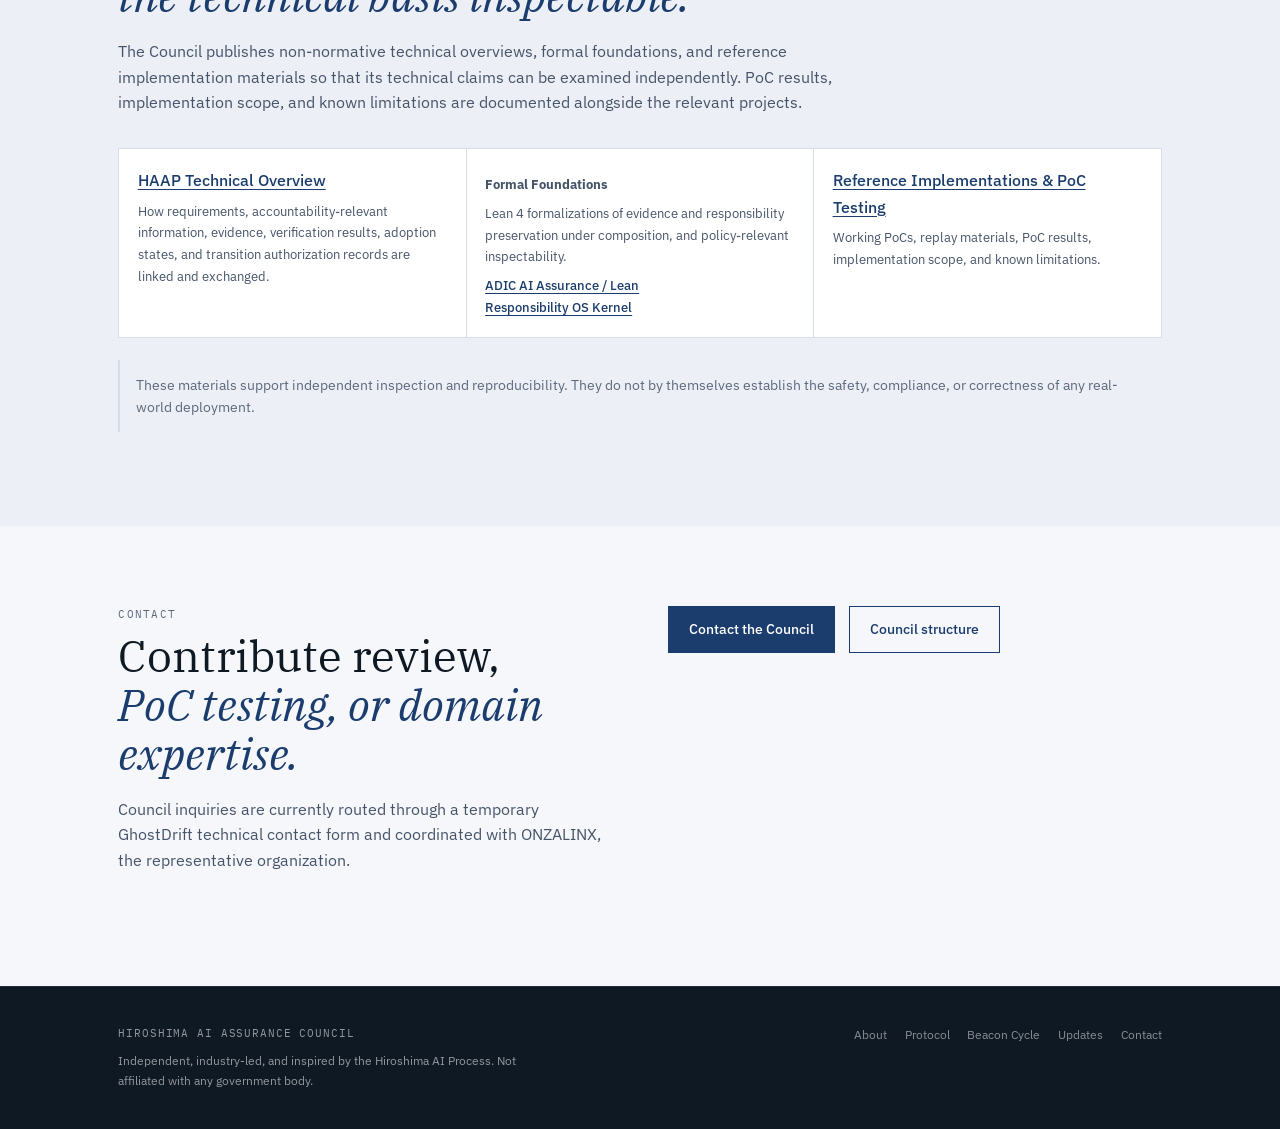
==== commit 69fce7fb: "Update index.html" ====
--- a/index.html
+++ b/index.html
@@ -32,15 +32,15 @@
       <div>
         <div class="kicker">Hiroshima / Independent / Implementation</div>
         <h1>From Hiroshima,<br>making AI decisions <em>verifiable.</em></h1>
-        <p class="hero-lead">The Hiroshima AI Assurance Council develops HAAP as a practical framework for AI-assisted decisions: verify the required conditions before adoption, then preserve the evidence chain after.</p>
-        <span class="ja" lang="ja">広島から、AI判断の採用条件・証拠・責任の流れを後から確認できる形に残すための協議会です。</span>
+        <p class="hero-lead">The Hiroshima AI Assurance Council is an independent, industry-led initiative currently being established in Hiroshima, Japan. It develops HAAP as a proposed practical framework for AI-assisted decisions: verify the required conditions before adoption, then preserve the evidence chain after.</p>
+        <span class="ja" lang="ja">広島から、AI判断の採用条件・証拠・責任の流れを後から確認できる形に残すための、設立準備中の民間・独立の協議会です。</span>
         <div class="hero-note">Inspired by the Hiroshima AI Process (G7, 2023). Independently operated; not affiliated with or representative of any government body.</div>
         <div class="actions">
           <a class="btn primary" href="protocol.html">View the Technical Overview</a>
           <a class="btn secondary" href="contact.html">Contact the Council</a>
         </div>
       </div>
-      <div class="signal-panel" aria-label="Assurance flow">
+      <div class="signal-panel" role="group" aria-label="Assurance flow">
         <div class="signal-row"><span class="sig-num">01</span><span class="sig-title">Responsibility Design</span><span class="sig-state">Requirements fixed</span></div>
         <div class="signal-row"><span class="sig-num">02</span><span class="sig-title">Pre-Execution Assurance</span><span class="sig-state">Evidence evaluated</span></div>
         <div class="signal-row"><span class="sig-num">03</span><span class="sig-title">Transition Authorization</span><span class="sig-state">Before action</span></div>
@@ -58,8 +58,8 @@
       <div>
         <p class="lead">The Council focuses on the implementation gap: how organizations can prove that an AI-assisted decision met defined conditions before changing real-world state.</p>
         <div class="row-list">
-          <div class="row"><span class="row-num">01</span><span class="row-name">Council representative</span><p>ONZALINKS, Inc., a Hiroshima-based logistics DX company, represents the Council and coordinates field implementation.</p></div>
-          <div class="row"><span class="row-num">02</span><span class="row-name">Founding technical partner</span><p>GhostDrift Mathematical Institute, Inc. initiated the project and provides Responsibility OS, ADIC, and reference technical materials.</p></div>
+          <div class="row"><span class="row-num">01</span><span class="row-name">Representative Organization</span><p>ONZALINX, Inc., a Hiroshima-based logistics DX company, leads Council coordination and field implementation.</p></div>
+          <div class="row"><span class="row-num">02</span><span class="row-name">Initiator / Technical Partner</span><p>GhostDrift Mathematical Institute, Inc. initiated the project and contributes Responsibility OS, ADIC, HAAP materials, and formal verification work.</p></div>
           <div class="row"><span class="row-num">03</span><span class="row-name">Cross-sector contribution</span><p>Companies, universities, public organizations, and engineers are invited to contribute through review, PoC testing, and joint research while formal membership terms are being developed.</p></div>
         </div>
       </div>
@@ -74,7 +74,7 @@
       <div class="grid-3">
         <div class="card brand"><div class="card-meta">Pre-Execution Assurance</div><div class="card-title">Before state change</div><p>Required conditions and evidence are evaluated before an AI-assisted decision is adopted as an organizational decision.</p></div>
         <div class="card accent"><div class="card-meta">Claim–Evidence Separation</div><div class="card-title">Claims are not verification</div><p>Inspection claims are evaluated against evidence independent of the claim, under trust requirements defined by the applicable profile.</p></div>
-        <div class="card amber"><div class="card-meta">Verifiable Record</div><div class="card-title">Requirements, accountability-relevant information, evidence references, verification results, adoption states, and transition authorization records are integrity-bound and preserved for later review, independent verification, and replay.</p></div>
+        <div class="card amber"><div class="card-meta">Verifiable Record</div><div class="card-title">Inspectable afterward</div><p>Requirements, accountability-relevant information, evidence references, verification results, adoption states, and transition authorization records are integrity-bound and preserved for later review, independent verification, and replay.</p></div>
       </div>
       <div class="actions" style="margin-top:2rem">
         <a class="btn primary" href="protocol.html">View the Technical Overview</a>
@@ -86,36 +86,32 @@
 <section id="projects" class="section dark">
   <div class="wrap grid-2">
     <div>
-      <div class="label">Projects</div>
+      <div class="label">Implementation Evidence</div>
 
       <h2>
-        From protocol to field implementation.<br>
-        <em>Business Profiles in practice.</em>
+        From a tested logistics PoC<br>
+        <em>toward a common assurance protocol.</em>
       </h2>
 
       <p class="lead">
-        The Council develops Business Profiles and reference implementations
-        that apply HAAP to real-world workflows. The first public implementation
-        focuses on pharmaceutical cold-chain handoff.
+        The first public reference PoC, completed as Phase 1, tested fixed ruleset binding, evidence inspection, independent recalculation, disposition generation, chain-stop control, digest binding, and replay verification for a pharmaceutical cold-chain handoff scenario.
       </p>
     </div>
 
     <div class="dark-card">
       <p>
-        <strong>Project implementations</strong><br>
-        Current PoCs, PoC results, implementation scope, and future work
-        are recorded on the Updates page.
+        <strong>Phase 1 implementation</strong><br>
+        The public repository documents the implemented functions, test scenarios, replay procedure, scope, and known limitations.
       </p>
 
       <p>
-        <strong>Protocol coverage</strong><br>
-        The Protocol page shows how each implementation maps to HAAP requirements,
-        assurance functions, and transition authorization logic.
+        <strong>Relationship to HAAP</strong><br>
+        The PoC provides functional precursors that inform HAAP. It does not implement the complete HAAP record schema, domain-independent state separation, or multi-system interoperability.
       </p>
 
-      <div class="actions" style="margin-top:1.4rem">
-        <a class="btn primary" href="updates.html">View updates</a>
-        <a class="btn" href="protocol.html">View protocol coverage</a>
+      <div class="actions section-actions">
+        <a class="btn primary" href="https://github.com/GhostDriftTheory/coldchain-handoff-assurance" target="_blank" rel="noopener noreferrer">View Phase 1 Implementation</a>
+        <a class="btn secondary" href="protocol.html">View HAAP Mapping</a>
       </div>
     </div>
   </div>
@@ -150,8 +146,7 @@
       <div class="evidence-link">
         <p><strong>Formal Foundations</strong></p>
         <p>
-          Lean 4 formalizations supporting pre-execution assurance,
-          responsibility records, and verifiable state transitions.
+          Lean 4 formalizations of evidence and responsibility preservation under composition, and policy-relevant inspectability.
         </p>
         <p>
           <a
@@ -194,7 +189,7 @@
       <div>
         <div class="label">Contact</div>
         <h2>Contribute review,<br><em>PoC testing, or domain expertise.</em></h2>
-        <p class="lead">Council contact is currently routed through a temporary GhostDrift technical contact form and coordinated with ONZALINKS, the Council representative.</p>
+        <p class="lead">Council inquiries are currently routed through a temporary GhostDrift technical contact form and coordinated with ONZALINX, the representative organization.</p>
       </div>
       <div class="actions">
         <a class="btn primary" href="contact.html">Contact the Council</a>
